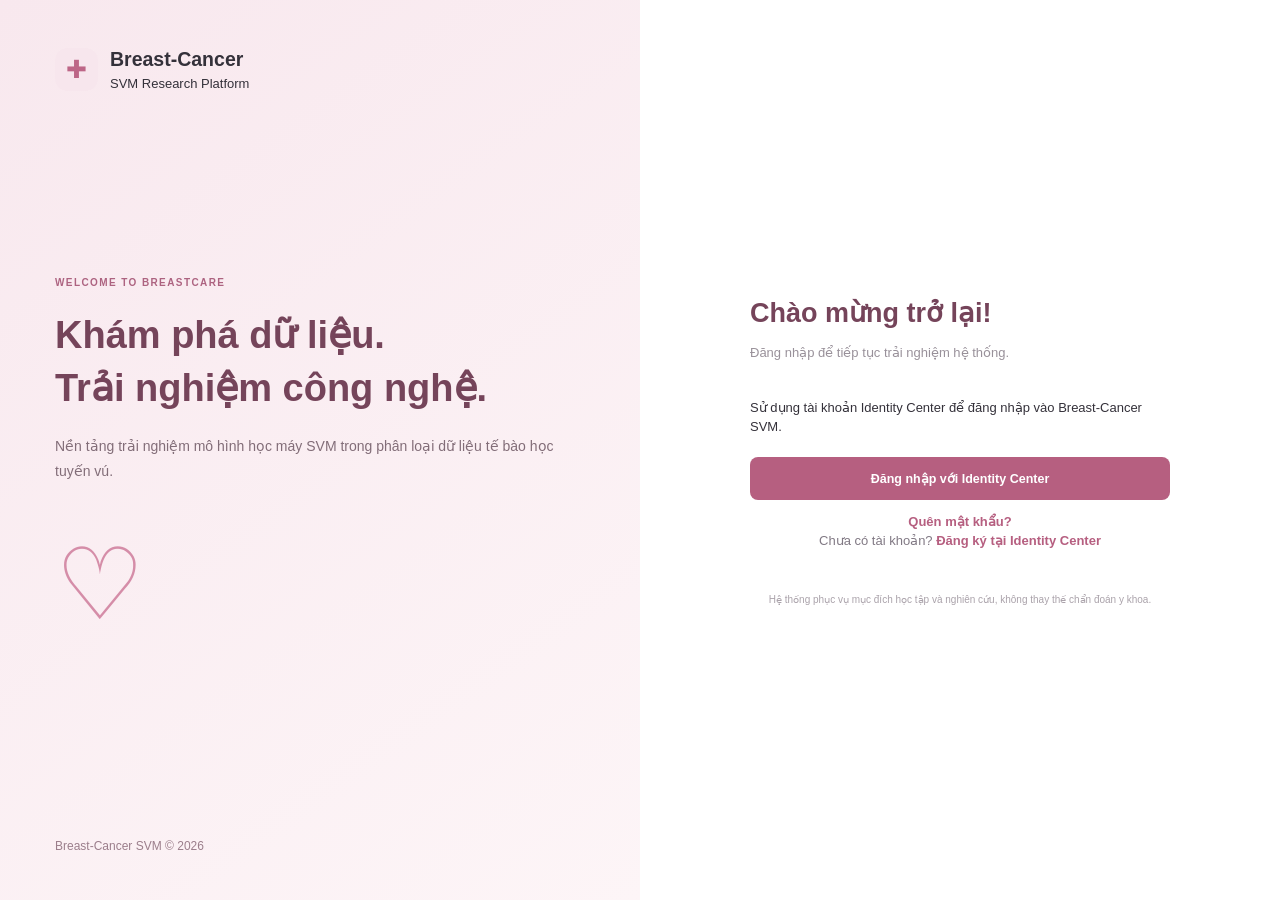
==== frontend/admin.html @ e078cafe "Update" ====
<!doctype html><html lang="vi"><head><meta charset="utf-8"><meta name="viewport" content="width=device-width,initial-scale=1"><title>Quản trị | Breast-Cancer</title><link rel="stylesheet" href="style.css"><link rel="stylesheet" href="modern.css"><link rel="stylesheet" href="studio.css"><link rel="stylesheet" href="compact.css"><link rel="stylesheet" href="upgrade.css"></head><body><main style="max-width:1050px;margin:60px auto;padding:22px"><a href="index.html">← Về Breast-Cancer</a><section class="content-card"><h1>♛ Quản trị hệ thống</h1><p>Trang này chỉ hiển thị dữ liệu khi backend xác minh token OAuth của tài khoản quản trị.</p><p id="adminStatus">Đang xác minh quyền...</p><div id="adminContent" hidden><h3>Thông tin hệ thống</h3><div id="adminDetails"></div><h3>Hiệu năng mô hình</h3><div id="adminBenchmark"></div><p>Để thống kê tổng người dùng và số lượt dự đoán thực tế cần lưu lịch sử vào Supabase với chính sách RLS và quyền quản trị.</p></div></section></main><script src="sso-config.js"></script><script src="auth.js"></script><script src="admin.js"></script><script src="admin-stats.js"></script><script src="theme.js"></script></body></html>
---- frontend/style.css ----
/* ==============================
   1. GLOBAL
============================== */

* {
    margin: 0;
    padding: 0;
    box-sizing: border-box;
}

body {
    font-family: "Segoe UI", Arial, sans-serif;
    background: #f8f7f9;
    color: #34313a;
}

a {
    text-decoration: none;
    color: inherit;
}

.app-container {
    display: flex;
    min-height: 100vh;
}


/* ==============================
   2. SIDEBAR
============================== */

.sidebar {
    width: 255px;
    background: #ffffff;
    border-right: 1px solid #eee9ed;
    padding: 28px 18px;
    display: flex;
    flex-direction: column;
    flex-shrink: 0;
}

.brand {
    display: flex;
    align-items: center;
    gap: 12px;
    margin-bottom: 45px;
    padding-left: 5px;
}

.brand-icon {
    width: 43px;
    height: 43px;
    background: #f7e6ed;
    color: #bd6687;
    border-radius: 13px;
    display: flex;
    align-items: center;
    justify-content: center;
    font-size: 25px;
}

.brand h2 {
    font-size: 19px;
    color: #9d4e70;
}

.brand span {
    font-size: 11px;
    color: #99919a;
}

.menu-label {
    font-size: 10px;
    font-weight: 700;
    color: #aaa2aa;
    letter-spacing: 1px;
    margin: 12px 10px;
}

.sidebar-menu {
    display: flex;
    flex-direction: column;
    gap: 7px;
}

.menu-item {
    display: flex;
    align-items: center;
    gap: 13px;
    padding: 13px 14px;
    border-radius: 9px;
    font-size: 13px;
    color: #77717a;
    transition: 0.2s;
}

.menu-item span {
    font-size: 19px;
    width: 20px;
    text-align: center;
}

.menu-item:hover,
.menu-item.active {
    background: #f8eaf0;
    color: #a84f72;
}

.sidebar-bottom {
    margin-top: auto;
}

.user-profile {
    display: flex;
    align-items: center;
    gap: 11px;
    border-top: 1px solid #eee9ed;
    padding: 18px 5px 0;
    margin-top: 15px;
}

.avatar,
.top-avatar {
    width: 38px;
    height: 38px;
    background: #f3dce5;
    color: #a84f72;
    border-radius: 50%;
    display: flex;
    justify-content: center;
    align-items: center;
    font-weight: 700;
}

.user-info {
    display: flex;
    flex-direction: column;
    gap: 4px;
}

.user-info strong {
    font-size: 12px;
}

.user-info span {
    font-size: 10px;
    color: #99919a;
}


/* ==============================
   3. MAIN CONTENT
============================== */

.main-content {
    flex: 1;
    min-width: 0;
}

.topbar {
    height: 90px;
    background: #ffffff;
    border-bottom: 1px solid #eee9ed;
    display: flex;
    align-items: center;
    justify-content: space-between;
    padding: 0 40px;
}

.breadcrumb {
    font-size: 11px;
    color: #a39ba4;
}

.topbar h2 {
    font-size: 21px;
    margin-top: 5px;
}

.topbar-right {
    display: flex;
    align-items: center;
    gap: 22px;
}

.status {
    font-size: 11px;
    color: #459b75;
    background: #edf8f1;
    padding: 9px 13px;
    border-radius: 20px;
}


/* ==============================
   4. DASHBOARD
============================== */

.dashboard {
    max-width: 1500px;
    margin: auto;
    padding: 32px 40px;
}

.welcome-section {
    background: linear-gradient(110deg, #f8e8ee, #fdf5f7);
    border: 1px solid #f1dce5;
    border-radius: 16px;
    padding: 30px 35px;
    display: flex;
    align-items: center;
    justify-content: space-between;
    margin-bottom: 25px;
}

.welcome-tag {
    color: #ad6380;
    font-size: 10px;
    font-weight: 700;
    letter-spacing: 1.4px;
}

.welcome-section h1 {
    font-size: 26px;
    margin: 12px 0;
    color: #75445a;
}

.welcome-section p {
    font-size: 13px;
    color: #826d78;
    line-height: 1.7;
    max-width: 600px;
}

.welcome-icon {
    font-size: 75px;
    color: #d58da8;
    padding: 0 35px;
}


/* ==============================
   5. STATISTICS
============================== */

.stats-grid {
    display: grid;
    grid-template-columns: repeat(4, 1fr);
    gap: 17px;
    margin-bottom: 25px;
}

.stat-card {
    background: #ffffff;
    border: 1px solid #eee9ed;
    border-radius: 13px;
    padding: 20px;
    transition: 0.2s;
}

.stat-card:hover {
    transform: translateY(-3px);
    box-shadow: 0 7px 20px rgba(80, 50, 70, 0.06);
}

.stat-icon {
    width: 39px;
    height: 39px;
    border-radius: 11px;
    display: flex;
    align-items: center;
    justify-content: center;
    font-size: 20px;
    margin-bottom: 15px;
}

.pink {
    background: #fbeaf0;
    color: #bd6687;
}

.purple {
    background: #f0eafa;
    color: #9472c4;
}

.green {
    background: #eaf6ef;
    color: #59a47c;
}

.blue {
    background: #eaf1fb;
    color: #638dc7;
}

.stat-card > span {
    font-size: 12px;
    color: #817984;
}

.stat-card h2 {
    font-size: 27px;
    margin: 8px 0;
    color: #39343d;
}

.stat-card small {
    font-size: 10px;
    color: #aaa2aa;
}


/* ==============================
   6. CONTENT CARDS
============================== */

.content-grid {
    display: grid;
    grid-template-columns: 1.5fr 1fr;
    gap: 18px;
}

.content-card {
    background: #ffffff;
    border: 1px solid #eee9ed;
    border-radius: 14px;
    padding: 25px;
}

.card-heading {
    display: flex;
    justify-content: space-between;
    align-items: center;
}

.content-card h3 {
    font-size: 16px;
    margin-bottom: 9px;
}

.card-heading p {
    font-size: 12px;
    color: #99919a;
}

.card-symbol {
    width: 43px;
    height: 43px;
    background: #f9eaf0;
    color: #bd6687;
    display: flex;
    align-items: center;
    justify-content: center;
    border-radius: 12px;
    font-size: 23px;
}

.analysis-description {
    font-size: 12px;
    color: #827b85;
    line-height: 1.8;
    margin: 24px 0;
}

.primary-button {
    display: inline-flex;
    align-items: center;
    gap: 15px;
    background: #b65f80;
    color: #ffffff;
    padding: 12px 20px;
    border-radius: 8px;
    font-size: 12px;
    transition: 0.2s;
}

.primary-button:hover {
    background: #984866;
}

.model-info {
    display: flex;
    justify-content: space-between;
    gap: 12px;
    padding: 14px 0;
    border-bottom: 1px solid #f1edf0;
    font-size: 11px;
}

.model-info:last-child {
    border-bottom: none;
}

.model-info span {
    color: #99919a;
}

.model-info strong {
    text-align: right;
    color: #665b67;
}


/* ==============================
   7. NOTICE AND FOOTER
============================== */

.notice {
    display: flex;
    align-items: flex-start;
    gap: 13px;
    background: #fff9ed;
    border: 1px solid #f4e8cf;
    border-radius: 10px;
    padding: 17px 20px;
    margin-top: 23px;
    color: #92794b;
}

.notice > span {
    font-size: 20px;
}

.notice strong {
    font-size: 12px;
}

.notice p {
    font-size: 11px;
    line-height: 1.7;
    margin-top: 5px;
    color: #96866c;
}

footer {
    text-align: center;
    font-size: 10px;
    color: #aaa2aa;
    padding: 30px 0 10px;
}


/* ==============================
   8. RESPONSIVE
============================== */

@media (max-width: 1100px) {
    .stats-grid {
        grid-template-columns: repeat(2, 1fr);
    }

    .dashboard {
        padding: 25px;
    }
}

@media (max-width: 750px) {
    .sidebar {
        width: 75px;
        padding: 20px 10px;
    }

    .brand {
        justify-content: center;
    }

    .brand > div:last-child,
    .menu-label,
    .menu-item:not(.active),
    .menu-item {
        font-size: 0;
    }

    .menu-item span {
        font-size: 19px;
    }

    .user-info {
        display: none;
    }

    .content-grid {
        grid-template-columns: 1fr;
    }

    .welcome-icon {
        display: none;
    }

    .topbar {
        padding: 0 20px;
    }

    .dashboard {
        padding: 20px;
    }
}

@media (max-width: 480px) {
    .stats-grid {
        grid-template-columns: 1fr;
    }

    .status {
        display: none;
    }

    .welcome-section {
        padding: 22px;
    }

    .welcome-section h1 {
        font-size: 21px;
    }
}


/* ==============================
   AUTHENTICATION
============================== */

.auth-body {
    background: #ffffff;
    min-height: 100vh;
}

.auth-container {
    display: grid;
    grid-template-columns: 1fr 1fr;
    min-height: 100vh;
}

.auth-left {
    background: linear-gradient(145deg, #f8e8ee, #fdf5f7);
    padding: 45px 55px;
    display: flex;
    flex-direction: column;
    justify-content: space-between;
}

.auth-brand {
    display: flex;
    align-items: center;
    gap: 12px;
}

.auth-intro {
    max-width: 500px;
    position: relative;
}

.auth-intro h1 {
    color: #75445a;
    font-size: 38px;
    line-height: 1.4;
    margin: 18px 0;
}

.auth-intro p {
    color: #826d78;
    font-size: 14px;
    line-height: 1.8;
}

.auth-decoration {
    font-size: 100px;
    color: #d58da8;
    margin-top: 25px;
}

.auth-footer {
    color: #9b7e8b;
    font-size: 12px;
}

.auth-right {
    display: flex;
    justify-content: center;
    align-items: center;
    padding: 40px;
}

.auth-form {
    width: 100%;
    max-width: 420px;
}

.auth-heading {
    margin-bottom: 35px;
}

.auth-heading h1 {
    font-size: 27px;
    color: #75445a;
    margin-bottom: 10px;
}

.auth-heading p {
    color: #99919a;
    font-size: 13px;
}

.auth-form form > label {
    display: block;
    font-size: 13px;
    font-weight: 600;
    margin: 20px 0 9px;
}

.auth-form input[type="email"],
.auth-form input[type="password"],
.password-wrapper input {
    width: 100%;
    padding: 14px;
    border: 1px solid #e6dce1;
    border-radius: 8px;
    outline: none;
    font-size: 13px;
}

.auth-form input:focus {
    border-color: #bd6687;
}

.password-wrapper {
    position: relative;
}

.password-wrapper input {
    padding-right: 65px;
}

.password-wrapper button {
    position: absolute;
    right: 12px;
    top: 50%;
    transform: translateY(-50%);
    border: none;
    background: transparent;
    color: #ad6380;
    cursor: pointer;
}

.auth-options {
    display: flex;
    justify-content: space-between;
    align-items: center;
    gap: 10px;
    margin: 18px 0 25px;
    font-size: 11px;
}

.remember {
    display: flex;
    align-items: center;
    gap: 6px;
    color: #77717a;
}

.auth-options a,
.register-link a {
    color: #b65f80;
    font-weight: 600;
}

.auth-button {
    width: 100%;
    padding: 14px;
    border: none;
    border-radius: 8px;
    background: #b65f80;
    color: white;
    font-size: 14px;
    font-weight: 600;
    cursor: pointer;
}

.auth-button:hover {
    background: #984866;
}

.auth-message {
    font-size: 12px;
    margin-top: 12px;
}

.auth-divider {
    display: flex;
    align-items: center;
    gap: 15px;
    margin: 30px 0;
    color: #aaa2aa;
    font-size: 10px;
}

.auth-divider::before,
.auth-divider::after {
    content: "";
    flex: 1;
    height: 1px;
    background: #eee9ed;
}

.register-link {
    text-align: center;
    font-size: 13px;
    color: #817984;
}

.auth-warning {
    text-align: center;
    font-size: 10px;
    color: #aaa2aa;
    line-height: 1.7;
    margin-top: 40px;
}

@media (max-width: 750px) {
    .auth-container {
        grid-template-columns: 1fr;
    }

    .auth-left {
        display: none;
    }

    .auth-right {
        padding: 25px;
    }
}

/* REGISTER PAGE */

.terms {
    margin: 22px 0;
    line-height: 1.6;
    font-size: 12px;
}

.terms input {
    accent-color: #b65f80;
}

#registerForm > input {
    margin-bottom: 2px;
}

#registerForm > label:not(.remember) {
    margin-top: 16px;
}


/* ==============================
   9. BREAST CANCER ANALYSIS
============================== */

/* Feature sections */

.feature-section {
    margin-top: 22px;
}

.feature-grid {
    display: grid;
    grid-template-columns: repeat(2, minmax(0, 1fr));
    gap: 16px 22px;
    margin-top: 25px;
}

.feature-group {
    display: flex;
    flex-direction: column;
    gap: 8px;
}

.feature-group label {
    font-size: 12px;
    font-weight: 600;
    color: #665b67;
}

.feature-group input {
    width: 100%;
    padding: 12px 14px;
    border: 1px solid #e6dce1;
    border-radius: 8px;
    background: #fdfcfd;
    color: #34313a;
    font-size: 13px;
    outline: none;
    transition: 0.2s;
}

.feature-group input:focus {
    border-color: #bd6687;
    box-shadow: 0 0 0 3px rgba(189, 102, 135, 0.10);
}

.feature-group input::placeholder {
    color: #b7afb7;
}

/* Analysis buttons */

.analysis-actions {
    display: flex;
    gap: 12px;
    margin: 25px 0;
}

.analysis-actions button {
    border: none;
    cursor: pointer;
    font-family: inherit;
    font-size: 13px;
    font-weight: 600;
}

.analysis-actions .primary-button {
    padding: 13px 25px;
}

.analysis-actions .primary-button:disabled {
    opacity: 0.6;
    cursor: not-allowed;
}

.secondary-button {
    padding: 13px 22px;
    border: 1px solid #ead9e1 !important;
    border-radius: 8px;
    background: #ffffff;
    color: #a84f72;
    transition: 0.2s;
}

.secondary-button:hover {
    background: #fdf2f6;
}

/* Prediction result */

.result-card {
    margin-top: 22px;
}

.result-card h3 {
    font-size: 17px;
    margin-bottom: 20px;
}

.empty-result {
    padding: 22px;
    background: #faf8fa;
    border: 1px dashed #e6dce1;
    border-radius: 9px;
    text-align: center;
    color: #99919a;
    font-size: 12px;
    line-height: 1.7;
}

.result-success {
    padding: 22px;
    background: #fdf7fa;
    border: 1px solid #f1dce5;
    border-radius: 12px;
}

.result-success h3 {
    color: #9d4e70;
    text-transform: capitalize;
    margin-bottom: 20px;
}

.result-info {
    display: grid;
    grid-template-columns: repeat(2, 1fr);
    gap: 14px;
}

.result-item {
    display: flex;
    flex-direction: column;
    gap: 8px;
    padding: 15px;
    background: #ffffff;
    border: 1px solid #eee9ed;
    border-radius: 9px;
    font-size: 15px;
    color: #75445a;
    font-weight: 600;
}

.result-item strong {
    font-size: 11px;
    color: #99919a;
    font-weight: 500;
}

.result-success .warning {
    margin-top: 18px;
    padding: 14px;
    background: #fff9ed;
    border: 1px solid #f4e8cf;
    border-radius: 8px;
    color: #92794b;
    font-size: 12px;
    line-height: 1.7;
}

/* Responsive analysis page */

@media (max-width: 750px) {
    .feature-grid {
        grid-template-columns: 1fr;
    }

    .result-info {
        grid-template-columns: 1fr;
    }

    .analysis-actions {
        flex-direction: column;
    }

    .analysis-actions button {
        width: 100%;
    }
}


/* =====================================
   10. HISTORY PAGE
===================================== */

/* History card */
.history-card {
    margin-top: 22px;
}

.history-card .card-heading {
    align-items: center;
}

/* History toolbar */
.history-toolbar {
    display: flex;
    gap: 12px;
    margin: 24px 0;
}

.history-toolbar input,
.history-toolbar select {
    padding: 12px 14px;
    border: 1px solid #e6dce1;
    border-radius: 8px;
    background: #fff;
    color: #34313a;
    font-family: inherit;
    font-size: 13px;
    outline: none;
}

.history-toolbar input {
    flex: 1;
    min-width: 0;
}

.history-toolbar select {
    min-width: 180px;
}

.history-toolbar input:focus,
.history-toolbar select:focus {
    border-color: #bd6687;
    box-shadow: 0 0 0 3px rgba(189, 102, 135, 0.10);
}

/* Table wrapper */
.history-table-wrapper {
    width: 100%;
    overflow-x: auto;
}

/* History table */
.history-table {
    width: 100%;
    border-collapse: collapse;
    min-width: 850px;
    font-size: 12px;
}

.history-table th {
    padding: 15px 12px;
    text-align: left;
    background: #fcf5f8;
    color: #8e536d;
    font-weight: 600;
    border-bottom: 1px solid #f0e4ea;
    white-space: nowrap;
}

.history-table td {
    padding: 16px 12px;
    color: #665b67;
    border-bottom: 1px solid #f1ebef;
    white-space: nowrap;
}

.history-table tbody tr:hover {
    background: #fdf9fb;
}

.history-empty {
    text-align: center !important;
    padding: 35px !important;
    color: #a49aa3 !important;
}

/* Result badges */
.history-badge {
    display: inline-block;
    padding: 6px 11px;
    border-radius: 20px;
    font-size: 11px;
    font-weight: 600;
}

.history-badge.malignant {
    background: #fce9ed;
    color: #b34d68;
}

.history-badge.benign {
    background: #e8f6ef;
    color: #389b70;
}

/* Table action buttons */
.history-action-button,
.history-delete-button {
    padding: 7px 11px;
    margin-right: 5px;
    border: none;
    border-radius: 6px;
    cursor: pointer;
    font-family: inherit;
    font-size: 11px;
    font-weight: 600;
    transition: 0.2s;
}

.history-action-button {
    background: #f8eaf0;
    color: #ae5678;
}

.history-action-button:hover {
    background: #f2dce6;
}

.history-delete-button {
    background: #fff0f0;
    color: #c45d68;
}

.history-delete-button:hover {
    background: #fbe0e0;
}

/* History footer */
.history-footer {
    display: flex;
    justify-content: flex-end;
    margin-top: 18px;
    color: #9b919b;
    font-size: 12px;
}

/* Detail section */
.history-detail-card {
    margin-top: 22px;
}

.detail-feature-title {
    margin: 28px 0 15px;
    font-size: 16px;
    color: #75445a;
}

.history-detail-card .feature-grid {
    margin-top: 15px;
}

/* Responsive */
@media (max-width: 750px) {

    .history-toolbar {
        flex-direction: column;
    }

    .history-toolbar select {
        width: 100%;
    }

    .history-card .card-heading {
        align-items: flex-start;
        flex-direction: column;
        gap: 15px;
    }

    .history-card .card-heading button {
        width: 100%;
    }

    .history-footer {
        justify-content: flex-start;
    }

}

/* ==============================
   15. PERSONAL STATISTICS
============================== */

.statistics-section {
    margin-bottom: 20px;
}

.statistics-chart {
    margin-top: 28px;
    display: flex;
    flex-direction: column;
    gap: 24px;
}

.chart-row {
    width: 100%;
}

.chart-label {
    display: flex;
    justify-content: space-between;
    margin-bottom: 10px;
    font-size: 13px;
    color: #77717a;
}

.chart-label strong {
    color: #39343d;
}

.chart-track {
    width: 100%;
    height: 13px;
    background: #f1edf0;
    border-radius: 20px;
    overflow: hidden;
}

.chart-fill {
    height: 100%;
    width: 0;
    border-radius: 20px;
    transition: width 0.6s ease;
}

.malignant-fill {
    background: #d87591;
}

.benign-fill {
    background: #68b58b;
}

.statistics-details {
    display: grid;
    grid-template-columns: repeat(3, 1fr);
    gap: 20px;
    margin-top: 25px;
}

.statistics-details > div {
    display: flex;
    flex-direction: column;
    gap: 10px;
    padding: 16px;
    background: #faf8fa;
    border-radius: 10px;
}

.statistics-details span {
    font-size: 12px;
    color: #88808a;
}

.statistics-details strong {
    font-size: 14px;
    color: #39343d;
    overflow-wrap: anywhere;
}

.statistics-note {
    margin-top: 18px;
    padding: 15px 18px;
    background: #f8eaf0;
    border-radius: 10px;
    color: #826d78;
    font-size: 12px;
    line-height: 1.7;
}

@media (max-width: 900px) {
    .statistics-details {
        grid-template-columns: 1fr;
    }

    .stats-grid {
        grid-template-columns: repeat(2, 1fr);
    }
}

@media (max-width: 500px) {
    .stats-grid {
        grid-template-columns: 1fr;
    }
}
---- frontend/modern.css ----
@import url('https://fonts.googleapis.com/css2?family=DM+Sans:wght@400;500;600;700;800&display=swap');:root{--brand:#0e7490;--ink:#122b40;--line:#e0eaf0;--canvas:#f4f8fb}*{box-sizing:border-box}body{font-family:'DM Sans',Arial,sans-serif!important;color:var(--ink)!important;background:var(--canvas)!important}.sidebar{background:#102d43!important;color:#d8eaf3!important;border:0!important}.sidebar .brand h2{color:#fff!important}.sidebar .brand span,.sidebar .menu-label{color:#96b9c9!important}.brand-icon{background:#13a9b8!important;color:#fff!important}.sidebar-menu .menu-item,.sidebar-bottom .menu-item{color:#cfe2ec!important;border-radius:12px!important}.sidebar-menu .menu-item:hover,.sidebar-menu .menu-item.active{background:#1b4a61!important;color:#fff!important}.sidebar-bottom{border-top:1px solid #315266!important}.sidebar-bottom .user-profile{background:#1b4056!important;border:0!important}.sidebar-bottom .user-info strong{color:white!important}.sidebar-bottom .user-info span{color:#a8c9d7!important}.sidebar-logout{width:100%;margin-top:10px;padding:12px;border:1px solid #527287;border-radius:10px;background:transparent;color:white;cursor:pointer}.main-content{background:var(--canvas)!important}.topbar{background:#fff!important;border-bottom:1px solid var(--line)!important}.topbar h2{color:#16374b!important}.dashboard{max-width:1500px}.welcome-section,.hero-new{background:linear-gradient(110deg,#103e56,#126f7c)!important;color:white!important;border:0!important;border-radius:20px!important;box-shadow:0 16px 36px #123b5015}.welcome-section h1,.welcome-section p,.welcome-tag,.hero-new h1,.hero-new p{color:white!important}.welcome-icon{color:#a2ece4!important}.hero-new{padding:40px 44px;margin-bottom:26px}.hero-new h1{font-size:clamp(25px,3vw,38px);margin:12px 0}.hero-new p{max-width:720px;line-height:1.75}.eyebrow{font-size:12px;letter-spacing:2px;font-weight:800;color:#56d7c8}.stat-card,.content-card,.notice,.author-card{background:#fff!important;border:1px solid var(--line)!important;border-radius:18px!important;box-shadow:0 8px 24px #173f5408!important}.stat-card h2{color:#103d53!important}.stat-icon.pink,.stat-icon.purple,.stat-icon.green,.stat-icon.blue{background:#e4f4f5!important;color:#0b7e8c!important}.primary-button,#predictButton{background:#087b88!important;color:white!important;border:0!important;border-radius:10px!important}.primary-button:hover,#predictButton:hover{background:#09606a!important}.notice{background:#edf8f9!important}.status{background:#e5f7f1!important;color:#176956!important}.author-card{display:flex;align-items:center;gap:35px;padding:30px;margin-bottom:24px}.author-photo{width:240px;height:290px;object-fit:cover;object-position:center 24%;border-radius:16px}.author-card h2{font-size:32px;margin:12px 0}.pill-line{display:flex;gap:9px;flex-wrap:wrap;margin-top:20px}.pill-line span{background:#eaf6f7;color:#116477;padding:8px 12px;border-radius:30px;font-size:12px;font-weight:700}.guide-list{line-height:2.3}.profile-panel{display:flex;align-items:center;gap:30px;padding:35px}.profile-monogram{display:grid;place-items:center;width:100px;height:100px;border-radius:24px;background:#d9f2f0;color:#12616c;font-size:40px;font-weight:800}.muted{color:#778b98}.batch-panel{padding:28px}.batch-actions{display:flex;gap:12px;align-items:stretch;flex-wrap:wrap}.upload-zone{display:flex;flex-direction:column;justify-content:center;align-items:center;min-width:260px;flex:1;padding:35px;border:2px dashed #8abfc9;border-radius:14px;cursor:pointer;background:#f4fbfc;gap:10px}.upload-zone span{font-size:40px;color:#0e8391}.upload-zone small{color:#668494}.secondary-button{background:#fff;border:1px solid #cbdde5;border-radius:10px;padding:14px 18px;cursor:pointer;color:#185069;font-weight:700}.batch-actions .primary-button{padding:14px 18px;cursor:pointer}.batch-actions button:disabled{opacity:.45;cursor:not-allowed}.table-scroll{overflow:auto;max-height:520px}.batch-table{width:100%;border-collapse:collapse;margin-top:20px}.batch-table th,.batch-table td{padding:13px;text-align:left;border-bottom:1px solid #e4edf1}.batch-table th{background:#eaf5f7}#batchMessage{margin:20px 0;color:#1c6271}@media(max-width:800px){.author-card,.profile-panel{flex-direction:column;align-items:flex-start}.author-photo{width:100%;max-width:300px}.hero-new{padding:26px}}
/* DA2 Enhanced Account Hub */
.account-grid{display:grid;grid-template-columns:repeat(2,minmax(0,1fr));gap:18px;margin-bottom:24px}.account-action{padding:28px!important;display:flex;flex-direction:column;align-items:flex-start;gap:10px;transition:transform .2s,box-shadow .2s}.account-action:hover{transform:translateY(-3px);box-shadow:0 14px 38px #173f541a!important}.action-symbol{font-size:28px;background:#e8f8f7;border-radius:14px;width:54px;height:54px;display:grid;place-items:center}.account-action h3{margin:4px 0;font-size:20px;color:#153c50}.account-action p{margin:0;color:#647f8e;line-height:1.65;flex:1}.action-link{display:inline-flex;gap:16px;align-items:center;justify-content:space-between;border:1px solid #c1e2e3;border-radius:10px;padding:12px 16px;background:#f1fbfa;color:#087582;font-weight:800;text-decoration:none;cursor:pointer;font:inherit}.action-link span{font-size:20px}.account-metric{display:flex;align-items:baseline;gap:10px}.account-metric strong{font-size:32px;color:#0b7280}.account-metric span{color:#667e8b;font-size:13px}@media(max-width:780px){.account-grid{grid-template-columns:1fr}}

/* BreastCare 2026 • enhanced analytics workspace */
.insight-strip{position:relative;overflow:hidden;margin-bottom:22px;padding:32px 38px;border-radius:22px;background:linear-gradient(110deg,#eaf6f5,#f1f8fe 65%,#e9f2fc);border:1px solid #d4e8ed}.insight-strip:after{content:'✧';position:absolute;right:35px;top:-34px;font-size:190px;line-height:1;color:#b6dce2;opacity:.42;pointer-events:none}.insight-kicker{display:block;font-size:11px;font-weight:800;letter-spacing:2px;color:#0b8390}.insight-strip h2{margin:10px 0;font-size:clamp(22px,2.5vw,30px);color:#143b4b}.insight-strip p{color:#537587;max-width:650px;line-height:1.65}.insight-actions{display:flex;flex-wrap:wrap;gap:10px;margin-top:18px;position:relative;z-index:1}.insight-actions a{padding:12px 16px;background:white;border:1px solid #c9e0e7;border-radius:12px;color:#0a6375;text-decoration:none;font-weight:800;box-shadow:0 5px 14px #163e5110}.insight-actions a:first-child{background:#087b88;color:white}.insight-actions a:hover{transform:translateY(-2px);box-shadow:0 8px 20px #163e5120}.distribution-card{margin-bottom:24px;padding:25px 30px;background:white;border:1px solid #e0eaf0;border-radius:20px;box-shadow:0 8px 24px #173f5408}.distribution-card h3{margin:9px 0 5px;color:#123b4d}.distribution-card p{margin:0 0 20px;color:#718a98}.distribution-track{display:flex;overflow:hidden;height:15px;border-radius:999px;background:#e8f0f4}.distribution-malignant{background:linear-gradient(90deg,#e48b89,#c75d72);transition:width .3s}.distribution-benign{background:linear-gradient(90deg,#45c4b0,#159e9b);transition:width .3s}.distribution-legend{display:flex;justify-content:space-between;gap:15px;margin-top:12px;color:#526d7a;font-size:13px}.distribution-legend span:first-child{color:#bd6070}.distribution-legend span:last-child{color:#148c8a}.auth-sso-note{font-size:12px;text-align:center;color:#728a99;margin:20px 0}@media(max-width:700px){.insight-strip{padding:24px}.insight-actions a{width:100%;text-align:center}.distribution-card{padding:20px}}
---- frontend/studio.css ----
/* BREASTCARE STUDIO 2.0 — independent visual system */
@import url('https://fonts.googleapis.com/css2?family=Manrope:wght@400;500;600;700;800&display=swap');
:root{--brand:#5256d9;--ink:#1e2442;--canvas:#f6f7fc;--line:#e6e8f3}
body{font-family:Manrope,Arial,sans-serif!important;background:#f6f7fc!important;color:#1e2442!important}
.sidebar{background:#171b36!important;color:#e8e9ff!important;border-right:1px solid #303657!important}
.sidebar .brand h2{color:#fff!important;letter-spacing:-.6px}.sidebar .brand span,.sidebar .menu-label{color:#a7abd0!important}
.brand-icon{background:linear-gradient(135deg,#9a83ff,#5a62ee)!important;box-shadow:0 10px 24px #7774ed40!important}
.sidebar-menu .menu-item{color:#c5c8e7!important;border-radius:13px!important;transition:all .2s!important}
.sidebar-menu .menu-item.active,.sidebar-menu .menu-item:hover{background:#343967!important;color:#fff!important;box-shadow:inset 3px 0 #b0a4ff!important}
.sidebar-bottom{border-color:#3b4065!important}.sidebar-bottom .user-profile{background:#272d51!important}.sidebar-bottom .user-info strong{color:white!important}
.main-content{background:#f6f7fc!important}.topbar{background:#fff!important;border-bottom:1px solid #e6e8f3!important}.topbar h2{color:#1c2347!important}
.dashboard{max-width:1520px}.welcome-section,.hero-new{background:linear-gradient(118deg,#30367c 0%,#5d59bb 52%,#a16bca 100%)!important;border-radius:26px!important;box-shadow:0 22px 45px #48428e24!important}
.welcome-section h1,.welcome-section p,.hero-new h1,.hero-new p{color:white!important}.welcome-icon{color:#e9d6ff!important}
.insight-strip{background:linear-gradient(110deg,#ffffff,#f0efff 65%,#e9e8ff)!important;border:1px solid #e4e1fc!important;border-radius:24px!important;padding:36px 40px!important}
.insight-strip:after{content:'✦'!important;color:#b2a6f8!important;top:-28px!important}.insight-kicker,.eyebrow{color:#6159ce!important}.insight-strip h2{color:#252957!important;font-size:clamp(27px,3vw,40px)!important;letter-spacing:-1px}.insight-strip p{color:#687091!important}
.insight-actions a{border:1px solid #dedcf9!important;color:#494bb1!important;border-radius:12px!important}.insight-actions a:first-child,.primary-button,#predictButton{background:#5958d9!important;color:white!important;border:0!important}
.insight-actions a:hover,.primary-button:hover{background:#4644bd!important;color:#fff!important}
.stat-card,.content-card,.distribution-card,.author-card{border:1px solid #e6e8f3!important;border-radius:22px!important;box-shadow:0 10px 28px #252b5a0a!important}
.stat-card{position:relative;overflow:hidden}.stat-card:after{content:'';position:absolute;right:-26px;top:-28px;width:100px;height:100px;background:#f2f0ff;border-radius:50%;z-index:0}.stat-card>*{position:relative;z-index:1}.stat-card h2{color:#30347d!important;font-size:34px!important}
.stat-icon.pink,.stat-icon.purple,.stat-icon.green,.stat-icon.blue{background:#efedff!important;color:#6158d6!important}.status{background:#eaf9f2!important;color:#19795a!important}
.distribution-track{height:18px!important;background:#ececfa!important}.distribution-malignant{background:linear-gradient(90deg,#f3a2a2,#dc678c)!important}.distribution-benign{background:linear-gradient(90deg,#92c6f6,#6765db)!important}
.distribution-legend span:last-child{color:#5957ca!important}.secondary-button,.action-link{border:1px solid #d8d7f1!important;color:#4948a5!important;background:#f8f7ff!important}
.upload-zone{background:#f8f7ff!important;border:2px dashed #aaa4eb!important}.upload-zone span{color:#5b56d5!important}.notice{background:#f1f2ff!important}.batch-table th{background:#f1f0ff!important}
.profile-monogram{background:#eceaff!important;color:#5350ba!important}.pill-line span{background:#f0eeff!important;color:#504bb5!important}
.feature-section input:focus,input:focus,select:focus{outline:2px solid #8980e5!important;outline-offset:1px}
.studio-section{background:#fff;border:1px solid #e6e8f3;border-radius:22px;padding:28px;margin-bottom:24px;box-shadow:0 10px 28px #252b5a0a}
.studio-section h3{font-size:20px;color:#272a61;margin:0 0 8px}.studio-section>p{color:#717a99;margin:0 0 22px}
.studio-actions{display:grid;grid-template-columns:repeat(3,minmax(0,1fr));gap:15px}.studio-tile{display:flex;flex-direction:column;gap:8px;text-decoration:none;padding:22px;border-radius:17px;border:1px solid #e3e2f6;background:linear-gradient(135deg,#fbfaff,#f3f2ff);transition:transform .2s,box-shadow .2s}.studio-tile:hover{transform:translateY(-4px);box-shadow:0 15px 25px #5d55b41c}.studio-tile b{color:#35348d;font-size:17px}.studio-tile small{color:#687093;line-height:1.6}.studio-tile .tile-icon{font-size:29px}
.sample-picker{display:flex;flex-wrap:wrap;align-items:center;gap:12px;margin:0 0 18px;padding:18px;border-radius:16px;background:#f3f1ff;border:1px solid #e3dffc}.sample-picker label{font-weight:800;color:#393477}.sample-picker select{min-width:230px;padding:12px;border:1px solid #d4d0f2;border-radius:10px;background:white;color:#28254e}.sample-picker button{padding:12px 18px;background:#5958d9;color:#fff;border:0;border-radius:10px;cursor:pointer;font-weight:800}
.batch-guide{display:flex;flex-wrap:wrap;gap:12px;margin-bottom:18px}.batch-guide span{background:#f2f0ff;color:#4c479f;padding:9px 13px;border-radius:999px;font-weight:700;font-size:12px}
@media(max-width:900px){.studio-actions{grid-template-columns:1fr}.insight-strip{padding:26px!important}}
---- frontend/compact.css ----
/* Breast-Cancer compact UI: overrides after studio.css */
html{font-size:14px}body{font-size:13px!important;line-height:1.5!important}
.sidebar .brand h2{font-size:18px!important}.sidebar .brand span{font-size:11px!important}
.sidebar-menu .menu-item{font-size:12.5px!important;padding-top:11px!important;padding-bottom:11px!important}
.menu-label,.breadcrumb,.eyebrow,.insight-kicker{font-size:10px!important;letter-spacing:.08em!important}
.topbar{padding-top:16px!important;padding-bottom:16px!important}.topbar h2{font-size:19px!important}
.dashboard{padding-top:20px!important}.dashboard h1{font-size:clamp(22px,2.5vw,30px)!important;line-height:1.23!important;letter-spacing:-.5px!important}
.dashboard h2,.insight-strip h2{font-size:clamp(19px,2vw,25px)!important;line-height:1.3!important}
.dashboard h3{font-size:16px!important}.dashboard p,.dashboard small,.dashboard span{font-size:12.5px}
.hero-new,.welcome-section{padding:25px 32px!important;border-radius:18px!important;min-height:0!important}
.hero-new h1,.welcome-section h1{margin:10px 0!important}.hero-new p,.welcome-section p{font-size:13px!important}
.insight-strip{padding:24px 28px!important;border-radius:18px!important}.insight-strip h2{font-size:27px!important}
.insight-actions a,.primary-button,.secondary-button,.action-link,button{font-size:12.5px!important}
.stat-card{padding:18px!important}.stat-card h2{font-size:25px!important}.stat-card span,.stat-card small{font-size:11px!important}
.content-card,.distribution-card,.studio-section{padding:20px!important;border-radius:17px!important}
.profile-monogram{overflow:hidden}.profile-monogram img,.avatar img,.top-avatar img{width:100%;height:100%;object-fit:cover;border-radius:inherit}
.bc-avatar-actions{display:flex;gap:10px;flex-wrap:wrap;margin:12px 0}.bc-avatar-actions input{max-width:220px;font-size:12px}
.bc-inline-message{font-size:12px;color:#5256d9;margin:8px 0}.bc-metric-grid{display:grid;grid-template-columns:repeat(auto-fit,minmax(155px,1fr));gap:12px;margin:14px 0}
.bc-metric{background:#f6f5ff;border:1px solid #e4e2fa;padding:15px;border-radius:13px}.bc-metric strong{display:block;font-size:20px;color:#383e98}.bc-metric span{font-size:11px;color:#67708e}
.bc-compare-table{width:100%;border-collapse:collapse;margin-top:15px;font-size:12px}.bc-compare-table th,.bc-compare-table td{padding:11px;border-bottom:1px solid #e5e7f2;text-align:left}.bc-compare-table th{background:#f0efff}
.bc-bar{height:8px;background:#eae8fa;border-radius:8px;overflow:hidden}.bc-bar i{display:block;height:100%;background:#6460d9}
@media(max-width:760px){.hero-new,.welcome-section,.insight-strip{padding:20px!important}.dashboard h1{font-size:22px!important}}

/* DA2 compact controls */
.feature-section{padding:16px 20px!important;margin-bottom:12px!important}
.feature-section .card-heading{margin-bottom:10px!important}
.feature-section .feature-grid{gap:10px 14px!important}
.feature-section input{padding:8px 10px!important;min-height:34px!important}
.feature-section label{font-size:12px!important}
.bc-feature-fold .card-heading{cursor:pointer}
.bc-feature-fold.bc-collapsed .feature-grid{display:none!important}
.bc-feature-fold .card-heading h3::after{content:'  ▾';font-size:12px;color:#625bd7}
.bc-feature-fold.bc-collapsed .card-heading h3::after{content:'  ▸'}
.bc-batch-toolbar{display:flex;align-items:center;gap:12px;flex-wrap:wrap;margin:14px 0}
.bc-batch-toolbar select{padding:9px 12px;border:1px solid #ccc;border-radius:9px;background:var(--card-bg,#fff);color:inherit}
.bc-compact-matrix{display:grid;grid-template-columns:repeat(4,minmax(0,1fr));gap:12px}
@media(max-width:1100px){.bc-compact-matrix{grid-template-columns:repeat(2,minmax(0,1fr))}}
@media(max-width:650px){.bc-compact-matrix{grid-template-columns:1fr}}
.bc-compact-matrix .bc-matrix-card{padding:12px!important;min-width:0}
.bc-compact-matrix .bc-matrix-card *{font-size:12px}

#benchmarkConfusion{display:grid!important;grid-template-columns:repeat(4,minmax(0,1fr));gap:10px!important}
#benchmarkConfusion .matrix-panel{min-width:0!important;padding:10px!important;margin:0!important}
#benchmarkConfusion .matrix-grid{gap:5px!important}
#benchmarkConfusion .matrix-cell{min-width:0!important;padding:8px 3px!important}
#benchmarkConfusion .matrix-cell strong{font-size:19px!important}
#benchmarkConfusion .matrix-cell small{font-size:9px!important}
@media(max-width:1100px){#benchmarkConfusion{grid-template-columns:repeat(2,minmax(0,1fr))}}
@media(max-width:620px){#benchmarkConfusion{grid-template-columns:1fr}}
---- frontend/upgrade.css ----
/* Breast-Cancer DA2 — thiết kế gọn, sáng/tối */
:root{--bc-surface:#fff;--bc-ink:#1b2340;--bc-muted:#68718c;--bc-edge:#e1e5f5;--bc-background:#f4f5fc}
html[data-theme=dark]{--bc-surface:#24283b;--bc-ink:#f2f3ff;--bc-muted:#aeb8d3;--bc-edge:#414766;--bc-background:#141722;color-scheme:dark}
html[data-theme=dark] body,html[data-theme=dark] .dashboard,html[data-theme=dark] .main-content{background:var(--bc-background)!important;color:var(--bc-ink)!important}
html[data-theme=dark] .content-card,html[data-theme=dark] .topbar,html[data-theme=dark] .result-card,html[data-theme=dark] .batch-panel,html[data-theme=dark] .sample-picker,html[data-theme=dark] .bc-kernel-select{background:var(--bc-surface)!important;color:var(--bc-ink)!important;border-color:var(--bc-edge)!important}
html[data-theme=dark] .content-card h3,html[data-theme=dark] .topbar h2,html[data-theme=dark] .model-info strong,html[data-theme=dark] .feature-section label{color:var(--bc-ink)!important}
html[data-theme=dark] input,html[data-theme=dark] select,html[data-theme=dark] textarea{background:#30364d!important;color:#fff!important;border-color:#515b79!important}
html[data-theme=dark] .content-card p{color:var(--bc-muted)}
.bc-theme-toggle{position:fixed;bottom:18px;right:18px;z-index:1000;background:#5754ca;color:white;border:0;border-radius:24px;padding:11px 17px;box-shadow:0 5px 20px #1113;font-size:12px}
.kernel-options{display:flex;gap:14px;flex-wrap:wrap;margin-top:12px}.kernel-options label{display:flex;align-items:center;gap:7px;background:#efedff;color:#373373;padding:10px 15px;border-radius:12px;font-size:13px;font-weight:600}.kernel-options input{accent-color:#6054d8}
.bc-kernel-select{margin:18px 0}.bc-compare-table{width:100%;border-collapse:collapse;margin:16px 0;font-size:13px}.bc-compare-table th,.bc-compare-table td{padding:12px;border-bottom:1px solid var(--bc-edge);text-align:left}.bc-compare-table th{background:#eeeaff;color:#39327a}
.matrix-panel{display:inline-block;vertical-align:top;margin:12px 22px 14px 0;padding:16px;border:1px solid var(--bc-edge);border-radius:16px}.matrix-grid{display:grid;grid-template-columns:repeat(2,minmax(115px,1fr));gap:7px}.matrix-cell{border-radius:10px;padding:16px;display:flex;flex-direction:column;gap:5px;text-align:center}.matrix-cell strong{font-size:25px}.matrix-cell small{font-size:10px}.matrix-correct{background:#d7f5e9;color:#11694c}.matrix-wrong{background:#ffdfdf;color:#9a3333}
.hero-new h1,.welcome-banner h1{font-size:clamp(23px,2.4vw,31px)!important}.hero-new{padding:30px 36px!important}.hero-new p{font-size:13px!important}.feature-group label{font-size:12px!important}.content-card h3{font-size:17px!important}
@media(max-width:700px){.kernel-options{gap:7px}.matrix-grid{grid-template-columns:repeat(2,110px)}.hero-new{padding:22px!important}}
.menu-item[hidden]{display:none!important}
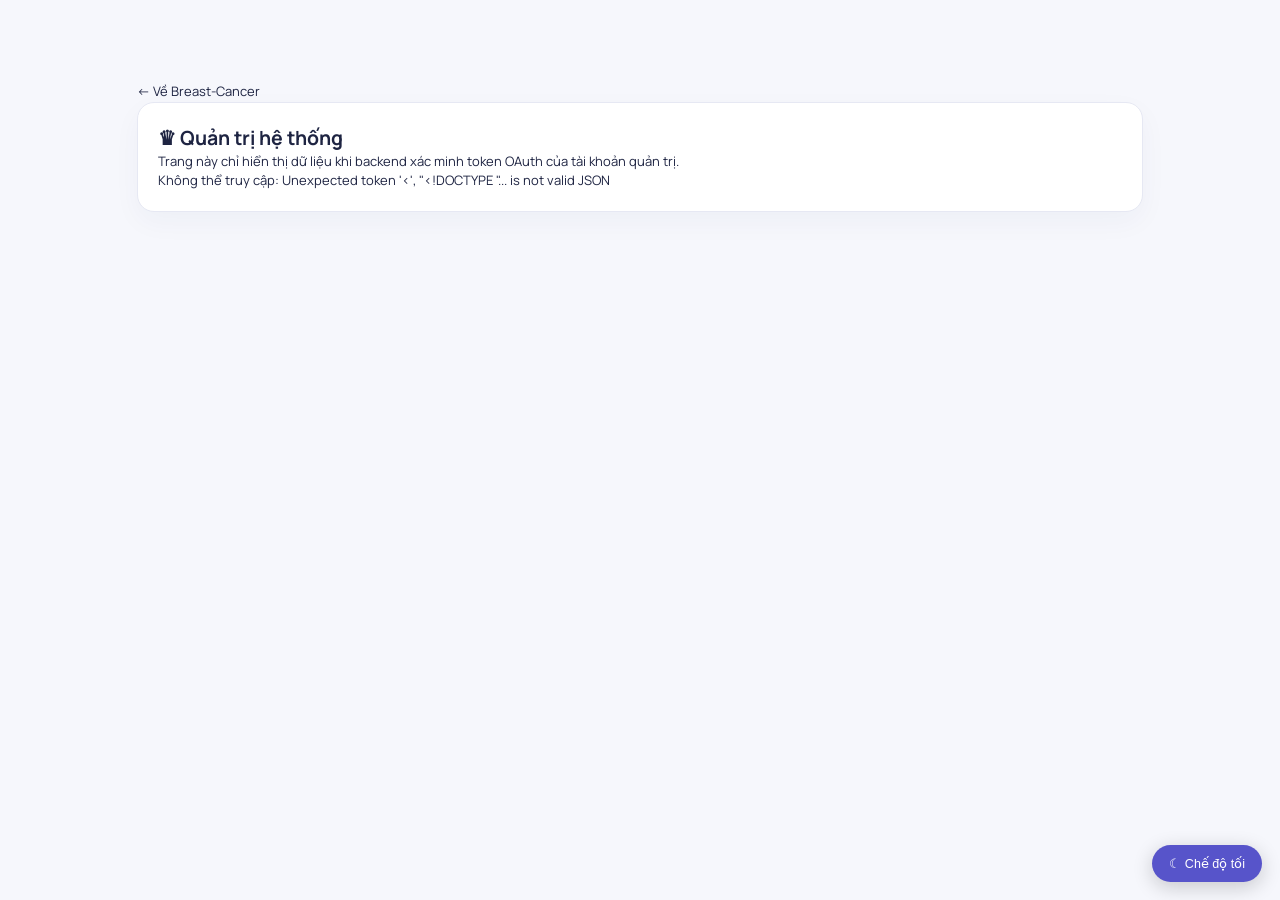
==== commit 25af87e7: "Use PostgreSQL-backed BreastCare accounts and sessions" ====
--- a/frontend/admin.html
+++ b/frontend/admin.html
@@ -1 +1 @@
-<!doctype html><html lang="vi"><head><meta charset="utf-8"><meta name="viewport" content="width=device-width,initial-scale=1"><title>Quản trị | Breast-Cancer</title><link rel="stylesheet" href="style.css"><link rel="stylesheet" href="modern.css"><link rel="stylesheet" href="studio.css"><link rel="stylesheet" href="compact.css"><link rel="stylesheet" href="upgrade.css"></head><body><main style="max-width:1050px;margin:60px auto;padding:22px"><a href="index.html">← Về Breast-Cancer</a><section class="content-card"><h1>♛ Quản trị hệ thống</h1><p>Trang này chỉ hiển thị dữ liệu khi backend xác minh token OAuth của tài khoản quản trị.</p><p id="adminStatus">Đang xác minh quyền...</p><div id="adminContent" hidden><h3>Thông tin hệ thống</h3><div id="adminDetails"></div><h3>Hiệu năng mô hình</h3><div id="adminBenchmark"></div><p>Để thống kê tổng người dùng và số lượt dự đoán thực tế cần lưu lịch sử vào Supabase với chính sách RLS và quyền quản trị.</p></div></section></main><script src="sso-config.js"></script><script src="auth.js"></script><script src="admin.js"></script><script src="admin-stats.js"></script><script src="theme.js"></script></body></html>+<!doctype html><html lang="vi"><head><meta charset="utf-8"><meta name="viewport" content="width=device-width,initial-scale=1"><title>Quản trị | Breast-Cancer</title><link rel="stylesheet" href="style.css"><link rel="stylesheet" href="modern.css"><link rel="stylesheet" href="studio.css"><link rel="stylesheet" href="compact.css"><link rel="stylesheet" href="upgrade.css"></head><body><main style="max-width:1050px;margin:60px auto;padding:22px"><a href="index.html">← Về Breast-Cancer</a><section class="content-card"><h1>♛ Quản trị hệ thống</h1><p>Trang này chỉ hiển thị dữ liệu khi backend xác minh token OAuth của tài khoản quản trị.</p><p id="adminStatus">Đang xác minh quyền...</p><div id="adminContent" hidden><h3>Thông tin hệ thống</h3><div id="adminDetails"></div><h3>Hiệu năng mô hình</h3><div id="adminBenchmark"></div><p>Để thống kê tổng người dùng và số lượt dự đoán thực tế cần lưu lịch sử vào Supabase với chính sách RLS và quyền quản trị.</p></div></section></main><script src="auth.js"></script><script src="admin.js"></script><script src="admin-stats.js"></script><script src="theme.js"></script></body></html>
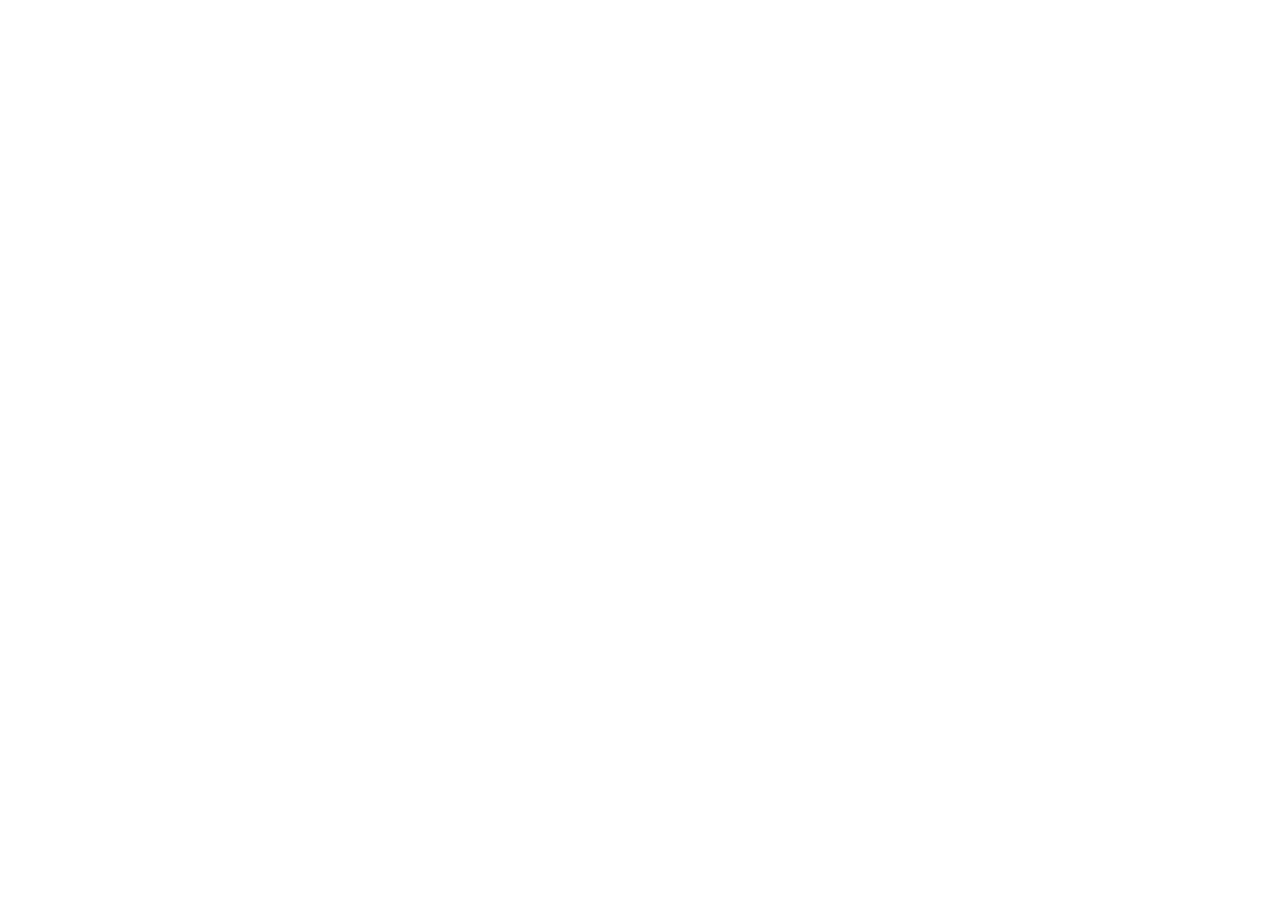
==== commit 5f1857ff: "Implement approved BreastCare workspace and admin activity" ====
--- a/frontend/admin.html
+++ b/frontend/admin.html
@@ -1 +1,163 @@
-<!doctype html><html lang="vi"><head><meta charset="utf-8"><meta name="viewport" content="width=device-width,initial-scale=1"><title>Quản trị | Breast-Cancer</title><link rel="stylesheet" href="style.css"><link rel="stylesheet" href="modern.css"><link rel="stylesheet" href="studio.css"><link rel="stylesheet" href="compact.css"><link rel="stylesheet" href="upgrade.css"></head><body><main style="max-width:1050px;margin:60px auto;padding:22px"><a href="index.html">← Về Breast-Cancer</a><section class="content-card"><h1>♛ Quản trị hệ thống</h1><p>Trang này chỉ hiển thị dữ liệu khi backend xác minh token OAuth của tài khoản quản trị.</p><p id="adminStatus">Đang xác minh quyền...</p><div id="adminContent" hidden><h3>Thông tin hệ thống</h3><div id="adminDetails"></div><h3>Hiệu năng mô hình</h3><div id="adminBenchmark"></div><p>Để thống kê tổng người dùng và số lượt dự đoán thực tế cần lưu lịch sử vào Supabase với chính sách RLS và quyền quản trị.</p></div></section></main><script src="auth.js"></script><script src="admin.js"></script><script src="admin-stats.js"></script><script src="theme.js"></script></body></html>+<!doctype html>
+<html lang="vi">
+    <head>
+        <meta charset="utf-8" />
+        <meta name="viewport" content="width=device-width, initial-scale=1" />
+        <title>Quản trị hệ thống | BreastCare SVM</title>
+        <link rel="stylesheet" href="style.css" />
+        <link rel="stylesheet" href="modern.css" />
+        <link rel="stylesheet" href="studio.css" />
+        <link rel="stylesheet" href="compact.css" />
+        <link rel="stylesheet" href="upgrade.css" />
+        <link rel="stylesheet" href="workspace-layout.css?v=workspace-1" />
+    </head>
+    <body class="workspace">
+        <div class="app-container">
+            <aside class="sidebar">
+                <div class="brand">
+                    <div class="brand-icon">✚</div>
+                    <div>
+                        <h2>Breast-Cancer</h2>
+                        <span>Medical AI · Research</span>
+                    </div>
+                </div>
+                <div class="menu-label">KHÔNG GIAN LÀM VIỆC</div>
+                <nav class="sidebar-menu">
+                    <a href="index.html" class="menu-item">◫ &nbsp; Tổng quan</a>
+                    <a href="analysis.html" class="menu-item">⌕ &nbsp; Phân tích một mẫu</a>
+                    <a href="batch.html" class="menu-item">▦ &nbsp; Phân tích file</a>
+                    <a href="history.html" class="menu-item">▤ &nbsp; Lịch sử phân tích</a>
+                    <a href="statistics.html" class="menu-item">◴ &nbsp; Thống kê cá nhân</a>
+                    <div class="menu-label">THÔNG TIN</div>
+                    <a href="compare.html" class="menu-item">▥ &nbsp; So sánh 4 kernel SVM</a>
+                    <a href="admin.html" class="menu-item" id="adminNavLink" hidden
+                        >♛ &nbsp; Quản trị hệ thống</a
+                    >
+                    <a href="model.html" class="menu-item">◇ &nbsp; Mô hình SVM</a>
+                    <a href="profile.html" class="menu-item">♙ &nbsp; Tài khoản của tôi</a>
+                    <a href="author.html" class="menu-item">✧ &nbsp; Tác giả & Hướng dẫn</a>
+                </nav>
+                <div class="sidebar-bottom">
+                    <div class="user-profile">
+                        <div class="avatar">ID</div>
+                        <div class="user-info">
+                            <strong id="ssoUserName">Người dùng</strong
+                            ><span id="ssoUserEmail">BreastCare</span>
+                        </div>
+                    </div>
+                    <button class="sidebar-logout" id="ssoLogoutBtn">Đăng xuất</button>
+                </div>
+            </aside>
+            <main class="main-content">
+                <section class="dashboard">
+                    <header class="workspace-heading">
+                        <h1>Quản trị hệ thống</h1>
+                        <p>Quản lý người dùng và theo dõi lịch sử phân tích trên toàn hệ thống.</p>
+                    </header>
+
+                    <p id="adminStatus" role="status">Đang xác minh quyền quản trị…</p>
+                    <div class="workspace-blocks" id="adminContent" hidden>
+                        <div class="workspace-admin-metrics" aria-label="Tổng quan hệ thống">
+                            <div class="content-card">
+                                <span>Người dùng</span><strong id="adminUsersTotal">—</strong>
+                            </div>
+                            <div class="content-card">
+                                <span>Phiên phân tích</span
+                                ><strong id="adminSessionsTotal">—</strong>
+                            </div>
+                            <div class="content-card">
+                                <span>Số mẫu</span><strong id="adminSamplesTotal">—</strong>
+                            </div>
+                        </div>
+                        <div class="workspace-tabs" aria-label="Mục quản trị">
+                            <button type="button" data-admin-view="users" aria-pressed="true">
+                                Người dùng
+                            </button>
+                            <button type="button" data-admin-view="activity" aria-pressed="false">
+                                Lịch sử toàn hệ thống
+                            </button>
+                        </div>
+                        <section
+                            class="content-card"
+                            id="adminUsers"
+                            aria-label="Danh sách người dùng"
+                        >
+                            <form id="adminSearchForm" class="workspace-search">
+                                <input
+                                    id="adminSearch"
+                                    type="search"
+                                    maxlength="255"
+                                    placeholder="Tìm theo tên hoặc email"
+                                    aria-label="Tìm theo tên hoặc email"
+                                />
+                                <button type="submit" class="workspace-button">Tìm kiếm</button>
+                            </form>
+                            <div class="workspace-table">
+                                <table>
+                                    <thead>
+                                        <tr>
+                                            <th>Họ tên</th>
+                                            <th>Vai trò</th>
+                                            <th>Ngày đăng ký</th>
+                                            <th>Số phiên</th>
+                                        </tr>
+                                    </thead>
+                                    <tbody id="adminUserRows"></tbody>
+                                </table>
+                            </div>
+                            <div class="workspace-pagination" id="adminUserPaging"></div>
+                        </section>
+                        <section
+                            class="content-card"
+                            id="adminHistory"
+                            aria-labelledby="adminHistoryHeading"
+                        >
+                            <h2 id="adminHistoryHeading">Hoạt động gần đây toàn hệ thống</h2>
+                            <div class="workspace-table">
+                                <table>
+                                    <thead>
+                                        <tr>
+                                            <th>Thời gian</th>
+                                            <th>Người dùng</th>
+                                            <th>Loại phân tích</th>
+                                            <th>Kernel</th>
+                                            <th>Số mẫu</th>
+                                        </tr>
+                                    </thead>
+                                    <tbody id="adminHistoryRows"></tbody>
+                                </table>
+                            </div>
+                            <div class="workspace-pagination" id="adminHistoryPaging"></div>
+                        </section>
+                        <details class="content-card">
+                            <summary>Thông tin và hiệu năng mô hình</summary>
+                            <div id="adminDetails" class="workspace-table"></div>
+                        </details>
+                    </div>
+                    <dialog
+                        class="workspace-drawer"
+                        id="adminDrawer"
+                        aria-labelledby="adminDrawerTitle"
+                    >
+                        <header class="workspace-drawer-header">
+                            <h2 id="adminDrawerTitle">Hoạt động người dùng</h2>
+                            <form method="dialog">
+                                <button class="workspace-secondary" aria-label="Đóng">×</button>
+                            </form>
+                        </header>
+                        <p class="workspace-note" id="adminDrawerSummary" role="status"></p>
+                        <ul class="workspace-activity-items" id="adminDrawerItems"></ul>
+                        <div class="workspace-pagination" id="adminDrawerPaging"></div>
+                    </dialog>
+
+                    <p id="ssoMessage" role="status"></p>
+                </section>
+            </main>
+        </div>
+        <script src="auth.js?v=workspace-1"></script>
+        <script src="user-storage.js"></script>
+        <script src="admin.js?v=workspace-1"></script>
+        <script src="navigation.js?v=workspace-1"></script>
+        <script src="theme.js"></script>
+    </body>
+</html>
--- a/frontend/modern.css
+++ b/frontend/modern.css
@@ -1,6 +1,493 @@
-@import url('https://fonts.googleapis.com/css2?family=DM+Sans:wght@400;500;600;700;800&display=swap');:root{--brand:#0e7490;--ink:#122b40;--line:#e0eaf0;--canvas:#f4f8fb}*{box-sizing:border-box}body{font-family:'DM Sans',Arial,sans-serif!important;color:var(--ink)!important;background:var(--canvas)!important}.sidebar{background:#102d43!important;color:#d8eaf3!important;border:0!important}.sidebar .brand h2{color:#fff!important}.sidebar .brand span,.sidebar .menu-label{color:#96b9c9!important}.brand-icon{background:#13a9b8!important;color:#fff!important}.sidebar-menu .menu-item,.sidebar-bottom .menu-item{color:#cfe2ec!important;border-radius:12px!important}.sidebar-menu .menu-item:hover,.sidebar-menu .menu-item.active{background:#1b4a61!important;color:#fff!important}.sidebar-bottom{border-top:1px solid #315266!important}.sidebar-bottom .user-profile{background:#1b4056!important;border:0!important}.sidebar-bottom .user-info strong{color:white!important}.sidebar-bottom .user-info span{color:#a8c9d7!important}.sidebar-logout{width:100%;margin-top:10px;padding:12px;border:1px solid #527287;border-radius:10px;background:transparent;color:white;cursor:pointer}.main-content{background:var(--canvas)!important}.topbar{background:#fff!important;border-bottom:1px solid var(--line)!important}.topbar h2{color:#16374b!important}.dashboard{max-width:1500px}.welcome-section,.hero-new{background:linear-gradient(110deg,#103e56,#126f7c)!important;color:white!important;border:0!important;border-radius:20px!important;box-shadow:0 16px 36px #123b5015}.welcome-section h1,.welcome-section p,.welcome-tag,.hero-new h1,.hero-new p{color:white!important}.welcome-icon{color:#a2ece4!important}.hero-new{padding:40px 44px;margin-bottom:26px}.hero-new h1{font-size:clamp(25px,3vw,38px);margin:12px 0}.hero-new p{max-width:720px;line-height:1.75}.eyebrow{font-size:12px;letter-spacing:2px;font-weight:800;color:#56d7c8}.stat-card,.content-card,.notice,.author-card{background:#fff!important;border:1px solid var(--line)!important;border-radius:18px!important;box-shadow:0 8px 24px #173f5408!important}.stat-card h2{color:#103d53!important}.stat-icon.pink,.stat-icon.purple,.stat-icon.green,.stat-icon.blue{background:#e4f4f5!important;color:#0b7e8c!important}.primary-button,#predictButton{background:#087b88!important;color:white!important;border:0!important;border-radius:10px!important}.primary-button:hover,#predictButton:hover{background:#09606a!important}.notice{background:#edf8f9!important}.status{background:#e5f7f1!important;color:#176956!important}.author-card{display:flex;align-items:center;gap:35px;padding:30px;margin-bottom:24px}.author-photo{width:240px;height:290px;object-fit:cover;object-position:center 24%;border-radius:16px}.author-card h2{font-size:32px;margin:12px 0}.pill-line{display:flex;gap:9px;flex-wrap:wrap;margin-top:20px}.pill-line span{background:#eaf6f7;color:#116477;padding:8px 12px;border-radius:30px;font-size:12px;font-weight:700}.guide-list{line-height:2.3}.profile-panel{display:flex;align-items:center;gap:30px;padding:35px}.profile-monogram{display:grid;place-items:center;width:100px;height:100px;border-radius:24px;background:#d9f2f0;color:#12616c;font-size:40px;font-weight:800}.muted{color:#778b98}.batch-panel{padding:28px}.batch-actions{display:flex;gap:12px;align-items:stretch;flex-wrap:wrap}.upload-zone{display:flex;flex-direction:column;justify-content:center;align-items:center;min-width:260px;flex:1;padding:35px;border:2px dashed #8abfc9;border-radius:14px;cursor:pointer;background:#f4fbfc;gap:10px}.upload-zone span{font-size:40px;color:#0e8391}.upload-zone small{color:#668494}.secondary-button{background:#fff;border:1px solid #cbdde5;border-radius:10px;padding:14px 18px;cursor:pointer;color:#185069;font-weight:700}.batch-actions .primary-button{padding:14px 18px;cursor:pointer}.batch-actions button:disabled{opacity:.45;cursor:not-allowed}.table-scroll{overflow:auto;max-height:520px}.batch-table{width:100%;border-collapse:collapse;margin-top:20px}.batch-table th,.batch-table td{padding:13px;text-align:left;border-bottom:1px solid #e4edf1}.batch-table th{background:#eaf5f7}#batchMessage{margin:20px 0;color:#1c6271}@media(max-width:800px){.author-card,.profile-panel{flex-direction:column;align-items:flex-start}.author-photo{width:100%;max-width:300px}.hero-new{padding:26px}}
+@import url("https://fonts.googleapis.com/css2?family=DM+Sans:wght@400;500;600;700;800&display=swap");
+:root {
+    --brand: #0e7490;
+    --ink: #122b40;
+    --line: #e0eaf0;
+    --canvas: #f4f8fb;
+}
+* {
+    box-sizing: border-box;
+}
+body {
+    font-family: "DM Sans", Arial, sans-serif !important;
+    color: var(--ink) !important;
+    background: var(--canvas) !important;
+}
+.sidebar {
+    background: #102d43 !important;
+    color: #d8eaf3 !important;
+    border: 0 !important;
+}
+.sidebar .brand h2 {
+    color: #fff !important;
+}
+.sidebar .brand span,
+.sidebar .menu-label {
+    color: #96b9c9 !important;
+}
+.brand-icon {
+    background: #13a9b8 !important;
+    color: #fff !important;
+}
+.sidebar-menu .menu-item,
+.sidebar-bottom .menu-item {
+    color: #cfe2ec !important;
+    border-radius: 12px !important;
+}
+.sidebar-menu .menu-item:hover,
+.sidebar-menu .menu-item.active {
+    background: #1b4a61 !important;
+    color: #fff !important;
+}
+.sidebar-bottom {
+    border-top: 1px solid #315266 !important;
+}
+.sidebar-bottom .user-profile {
+    background: #1b4056 !important;
+    border: 0 !important;
+}
+.sidebar-bottom .user-info strong {
+    color: white !important;
+}
+.sidebar-bottom .user-info span {
+    color: #a8c9d7 !important;
+}
+.sidebar-logout {
+    width: 100%;
+    margin-top: 10px;
+    padding: 12px;
+    border: 1px solid #527287;
+    border-radius: 10px;
+    background: transparent;
+    color: white;
+    cursor: pointer;
+}
+.main-content {
+    background: var(--canvas) !important;
+}
+.topbar {
+    background: #fff !important;
+    border-bottom: 1px solid var(--line) !important;
+}
+.topbar h2 {
+    color: #16374b !important;
+}
+.dashboard {
+    max-width: 1500px;
+}
+.welcome-section,
+.hero-new {
+    background: linear-gradient(110deg, #103e56, #126f7c) !important;
+    color: white !important;
+    border: 0 !important;
+    border-radius: 20px !important;
+    box-shadow: 0 16px 36px #123b5015;
+}
+.welcome-section h1,
+.welcome-section p,
+.welcome-tag,
+.hero-new h1,
+.hero-new p {
+    color: white !important;
+}
+.welcome-icon {
+    color: #a2ece4 !important;
+}
+.hero-new {
+    padding: 40px 44px;
+    margin-bottom: 26px;
+}
+.hero-new h1 {
+    font-size: clamp(25px, 3vw, 38px);
+    margin: 12px 0;
+}
+.hero-new p {
+    max-width: 720px;
+    line-height: 1.75;
+}
+.eyebrow {
+    font-size: 12px;
+    letter-spacing: 2px;
+    font-weight: 800;
+    color: #56d7c8;
+}
+.stat-card,
+.content-card,
+.notice,
+.author-card {
+    background: #fff !important;
+    border: 1px solid var(--line) !important;
+    border-radius: 18px !important;
+    box-shadow: 0 8px 24px #173f5408 !important;
+}
+.stat-card h2 {
+    color: #103d53 !important;
+}
+.stat-icon.pink,
+.stat-icon.purple,
+.stat-icon.green,
+.stat-icon.blue {
+    background: #e4f4f5 !important;
+    color: #0b7e8c !important;
+}
+.primary-button,
+#predictButton {
+    background: #087b88 !important;
+    color: white !important;
+    border: 0 !important;
+    border-radius: 10px !important;
+}
+.primary-button:hover,
+#predictButton:hover {
+    background: #09606a !important;
+}
+.notice {
+    background: #edf8f9 !important;
+}
+.status {
+    background: #e5f7f1 !important;
+    color: #176956 !important;
+}
+.author-card {
+    display: flex;
+    align-items: center;
+    gap: 35px;
+    padding: 30px;
+    margin-bottom: 24px;
+}
+.author-photo {
+    width: 240px;
+    height: 290px;
+    object-fit: cover;
+    object-position: center 24%;
+    border-radius: 16px;
+}
+.author-card h2 {
+    font-size: 32px;
+    margin: 12px 0;
+}
+.pill-line {
+    display: flex;
+    gap: 9px;
+    flex-wrap: wrap;
+    margin-top: 20px;
+}
+.pill-line span {
+    background: #eaf6f7;
+    color: #116477;
+    padding: 8px 12px;
+    border-radius: 30px;
+    font-size: 12px;
+    font-weight: 700;
+}
+.guide-list {
+    line-height: 2.3;
+}
+.profile-panel {
+    display: flex;
+    align-items: center;
+    gap: 30px;
+    padding: 35px;
+}
+.profile-monogram {
+    display: grid;
+    place-items: center;
+    width: 100px;
+    height: 100px;
+    border-radius: 24px;
+    background: #d9f2f0;
+    color: #12616c;
+    font-size: 40px;
+    font-weight: 800;
+}
+.muted {
+    color: #778b98;
+}
+.batch-panel {
+    padding: 28px;
+}
+.batch-actions {
+    display: flex;
+    gap: 12px;
+    align-items: stretch;
+    flex-wrap: wrap;
+}
+.upload-zone {
+    display: flex;
+    flex-direction: column;
+    justify-content: center;
+    align-items: center;
+    min-width: 260px;
+    flex: 1;
+    padding: 35px;
+    border: 2px dashed #8abfc9;
+    border-radius: 14px;
+    cursor: pointer;
+    background: #f4fbfc;
+    gap: 10px;
+}
+.upload-zone span {
+    font-size: 40px;
+    color: #0e8391;
+}
+.upload-zone small {
+    color: #668494;
+}
+.secondary-button {
+    background: #fff;
+    border: 1px solid #cbdde5;
+    border-radius: 10px;
+    padding: 14px 18px;
+    cursor: pointer;
+    color: #185069;
+    font-weight: 700;
+}
+.batch-actions .primary-button {
+    padding: 14px 18px;
+    cursor: pointer;
+}
+.batch-actions button:disabled {
+    opacity: 0.45;
+    cursor: not-allowed;
+}
+.table-scroll {
+    overflow: auto;
+    max-height: 520px;
+}
+.batch-table {
+    width: 100%;
+    border-collapse: collapse;
+    margin-top: 20px;
+}
+.batch-table th,
+.batch-table td {
+    padding: 13px;
+    text-align: left;
+    border-bottom: 1px solid #e4edf1;
+}
+.batch-table th {
+    background: #eaf5f7;
+}
+#batchMessage {
+    margin: 20px 0;
+    color: #1c6271;
+}
+@media (max-width: 800px) {
+    .author-card,
+    .profile-panel {
+        flex-direction: column;
+        align-items: flex-start;
+    }
+    .author-photo {
+        width: 100%;
+        max-width: 300px;
+    }
+    .hero-new {
+        padding: 26px;
+    }
+}
 /* DA2 Enhanced Account Hub */
-.account-grid{display:grid;grid-template-columns:repeat(2,minmax(0,1fr));gap:18px;margin-bottom:24px}.account-action{padding:28px!important;display:flex;flex-direction:column;align-items:flex-start;gap:10px;transition:transform .2s,box-shadow .2s}.account-action:hover{transform:translateY(-3px);box-shadow:0 14px 38px #173f541a!important}.action-symbol{font-size:28px;background:#e8f8f7;border-radius:14px;width:54px;height:54px;display:grid;place-items:center}.account-action h3{margin:4px 0;font-size:20px;color:#153c50}.account-action p{margin:0;color:#647f8e;line-height:1.65;flex:1}.action-link{display:inline-flex;gap:16px;align-items:center;justify-content:space-between;border:1px solid #c1e2e3;border-radius:10px;padding:12px 16px;background:#f1fbfa;color:#087582;font-weight:800;text-decoration:none;cursor:pointer;font:inherit}.action-link span{font-size:20px}.account-metric{display:flex;align-items:baseline;gap:10px}.account-metric strong{font-size:32px;color:#0b7280}.account-metric span{color:#667e8b;font-size:13px}@media(max-width:780px){.account-grid{grid-template-columns:1fr}}
+.account-grid {
+    display: grid;
+    grid-template-columns: repeat(2, minmax(0, 1fr));
+    gap: 18px;
+    margin-bottom: 24px;
+}
+.account-action {
+    padding: 28px !important;
+    display: flex;
+    flex-direction: column;
+    align-items: flex-start;
+    gap: 10px;
+    transition:
+        transform 0.2s,
+        box-shadow 0.2s;
+}
+.account-action:hover {
+    transform: translateY(-3px);
+    box-shadow: 0 14px 38px #173f541a !important;
+}
+.action-symbol {
+    font-size: 28px;
+    background: #e8f8f7;
+    border-radius: 14px;
+    width: 54px;
+    height: 54px;
+    display: grid;
+    place-items: center;
+}
+.account-action h3 {
+    margin: 4px 0;
+    font-size: 20px;
+    color: #153c50;
+}
+.account-action p {
+    margin: 0;
+    color: #647f8e;
+    line-height: 1.65;
+    flex: 1;
+}
+.action-link {
+    display: inline-flex;
+    gap: 16px;
+    align-items: center;
+    justify-content: space-between;
+    border: 1px solid #c1e2e3;
+    border-radius: 10px;
+    padding: 12px 16px;
+    background: #f1fbfa;
+    color: #087582;
+    font-weight: 800;
+    text-decoration: none;
+    cursor: pointer;
+    font: inherit;
+}
+.action-link span {
+    font-size: 20px;
+}
+.account-metric {
+    display: flex;
+    align-items: baseline;
+    gap: 10px;
+}
+.account-metric strong {
+    font-size: 32px;
+    color: #0b7280;
+}
+.account-metric span {
+    color: #667e8b;
+    font-size: 13px;
+}
+@media (max-width: 780px) {
+    .account-grid {
+        grid-template-columns: 1fr;
+    }
+}
 
 /* BreastCare 2026 • enhanced analytics workspace */
-.insight-strip{position:relative;overflow:hidden;margin-bottom:22px;padding:32px 38px;border-radius:22px;background:linear-gradient(110deg,#eaf6f5,#f1f8fe 65%,#e9f2fc);border:1px solid #d4e8ed}.insight-strip:after{content:'✧';position:absolute;right:35px;top:-34px;font-size:190px;line-height:1;color:#b6dce2;opacity:.42;pointer-events:none}.insight-kicker{display:block;font-size:11px;font-weight:800;letter-spacing:2px;color:#0b8390}.insight-strip h2{margin:10px 0;font-size:clamp(22px,2.5vw,30px);color:#143b4b}.insight-strip p{color:#537587;max-width:650px;line-height:1.65}.insight-actions{display:flex;flex-wrap:wrap;gap:10px;margin-top:18px;position:relative;z-index:1}.insight-actions a{padding:12px 16px;background:white;border:1px solid #c9e0e7;border-radius:12px;color:#0a6375;text-decoration:none;font-weight:800;box-shadow:0 5px 14px #163e5110}.insight-actions a:first-child{background:#087b88;color:white}.insight-actions a:hover{transform:translateY(-2px);box-shadow:0 8px 20px #163e5120}.distribution-card{margin-bottom:24px;padding:25px 30px;background:white;border:1px solid #e0eaf0;border-radius:20px;box-shadow:0 8px 24px #173f5408}.distribution-card h3{margin:9px 0 5px;color:#123b4d}.distribution-card p{margin:0 0 20px;color:#718a98}.distribution-track{display:flex;overflow:hidden;height:15px;border-radius:999px;background:#e8f0f4}.distribution-malignant{background:linear-gradient(90deg,#e48b89,#c75d72);transition:width .3s}.distribution-benign{background:linear-gradient(90deg,#45c4b0,#159e9b);transition:width .3s}.distribution-legend{display:flex;justify-content:space-between;gap:15px;margin-top:12px;color:#526d7a;font-size:13px}.distribution-legend span:first-child{color:#bd6070}.distribution-legend span:last-child{color:#148c8a}.auth-sso-note{font-size:12px;text-align:center;color:#728a99;margin:20px 0}@media(max-width:700px){.insight-strip{padding:24px}.insight-actions a{width:100%;text-align:center}.distribution-card{padding:20px}}
+.insight-strip {
+    position: relative;
+    overflow: hidden;
+    margin-bottom: 22px;
+    padding: 32px 38px;
+    border-radius: 22px;
+    background: linear-gradient(110deg, #eaf6f5, #f1f8fe 65%, #e9f2fc);
+    border: 1px solid #d4e8ed;
+}
+.insight-strip:after {
+    content: "✧";
+    position: absolute;
+    right: 35px;
+    top: -34px;
+    font-size: 190px;
+    line-height: 1;
+    color: #b6dce2;
+    opacity: 0.42;
+    pointer-events: none;
+}
+.insight-kicker {
+    display: block;
+    font-size: 11px;
+    font-weight: 800;
+    letter-spacing: 2px;
+    color: #0b8390;
+}
+.insight-strip h2 {
+    margin: 10px 0;
+    font-size: clamp(22px, 2.5vw, 30px);
+    color: #143b4b;
+}
+.insight-strip p {
+    color: #537587;
+    max-width: 650px;
+    line-height: 1.65;
+}
+.insight-actions {
+    display: flex;
+    flex-wrap: wrap;
+    gap: 10px;
+    margin-top: 18px;
+    position: relative;
+    z-index: 1;
+}
+.insight-actions a {
+    padding: 12px 16px;
+    background: white;
+    border: 1px solid #c9e0e7;
+    border-radius: 12px;
+    color: #0a6375;
+    text-decoration: none;
+    font-weight: 800;
+    box-shadow: 0 5px 14px #163e5110;
+}
+.insight-actions a:first-child {
+    background: #087b88;
+    color: white;
+}
+.insight-actions a:hover {
+    transform: translateY(-2px);
+    box-shadow: 0 8px 20px #163e5120;
+}
+.distribution-card {
+    margin-bottom: 24px;
+    padding: 25px 30px;
+    background: white;
+    border: 1px solid #e0eaf0;
+    border-radius: 20px;
+    box-shadow: 0 8px 24px #173f5408;
+}
+.distribution-card h3 {
+    margin: 9px 0 5px;
+    color: #123b4d;
+}
+.distribution-card p {
+    margin: 0 0 20px;
+    color: #718a98;
+}
+.distribution-track {
+    display: flex;
+    overflow: hidden;
+    height: 15px;
+    border-radius: 999px;
+    background: #e8f0f4;
+}
+.distribution-malignant {
+    background: linear-gradient(90deg, #e48b89, #c75d72);
+    transition: width 0.3s;
+}
+.distribution-benign {
+    background: linear-gradient(90deg, #45c4b0, #159e9b);
+    transition: width 0.3s;
+}
+.distribution-legend {
+    display: flex;
+    justify-content: space-between;
+    gap: 15px;
+    margin-top: 12px;
+    color: #526d7a;
+    font-size: 13px;
+}
+.distribution-legend span:first-child {
+    color: #bd6070;
+}
+.distribution-legend span:last-child {
+    color: #148c8a;
+}
+.auth-sso-note {
+    font-size: 12px;
+    text-align: center;
+    color: #728a99;
+    margin: 20px 0;
+}
+@media (max-width: 700px) {
+    .insight-strip {
+        padding: 24px;
+    }
+    .insight-actions a {
+        width: 100%;
+        text-align: center;
+    }
+    .distribution-card {
+        padding: 20px;
+    }
+}
--- a/frontend/studio.css
+++ b/frontend/studio.css
@@ -1,31 +1,310 @@
 /* BREASTCARE STUDIO 2.0 — independent visual system */
-@import url('https://fonts.googleapis.com/css2?family=Manrope:wght@400;500;600;700;800&display=swap');
-:root{--brand:#5256d9;--ink:#1e2442;--canvas:#f6f7fc;--line:#e6e8f3}
-body{font-family:Manrope,Arial,sans-serif!important;background:#f6f7fc!important;color:#1e2442!important}
-.sidebar{background:#171b36!important;color:#e8e9ff!important;border-right:1px solid #303657!important}
-.sidebar .brand h2{color:#fff!important;letter-spacing:-.6px}.sidebar .brand span,.sidebar .menu-label{color:#a7abd0!important}
-.brand-icon{background:linear-gradient(135deg,#9a83ff,#5a62ee)!important;box-shadow:0 10px 24px #7774ed40!important}
-.sidebar-menu .menu-item{color:#c5c8e7!important;border-radius:13px!important;transition:all .2s!important}
-.sidebar-menu .menu-item.active,.sidebar-menu .menu-item:hover{background:#343967!important;color:#fff!important;box-shadow:inset 3px 0 #b0a4ff!important}
-.sidebar-bottom{border-color:#3b4065!important}.sidebar-bottom .user-profile{background:#272d51!important}.sidebar-bottom .user-info strong{color:white!important}
-.main-content{background:#f6f7fc!important}.topbar{background:#fff!important;border-bottom:1px solid #e6e8f3!important}.topbar h2{color:#1c2347!important}
-.dashboard{max-width:1520px}.welcome-section,.hero-new{background:linear-gradient(118deg,#30367c 0%,#5d59bb 52%,#a16bca 100%)!important;border-radius:26px!important;box-shadow:0 22px 45px #48428e24!important}
-.welcome-section h1,.welcome-section p,.hero-new h1,.hero-new p{color:white!important}.welcome-icon{color:#e9d6ff!important}
-.insight-strip{background:linear-gradient(110deg,#ffffff,#f0efff 65%,#e9e8ff)!important;border:1px solid #e4e1fc!important;border-radius:24px!important;padding:36px 40px!important}
-.insight-strip:after{content:'✦'!important;color:#b2a6f8!important;top:-28px!important}.insight-kicker,.eyebrow{color:#6159ce!important}.insight-strip h2{color:#252957!important;font-size:clamp(27px,3vw,40px)!important;letter-spacing:-1px}.insight-strip p{color:#687091!important}
-.insight-actions a{border:1px solid #dedcf9!important;color:#494bb1!important;border-radius:12px!important}.insight-actions a:first-child,.primary-button,#predictButton{background:#5958d9!important;color:white!important;border:0!important}
-.insight-actions a:hover,.primary-button:hover{background:#4644bd!important;color:#fff!important}
-.stat-card,.content-card,.distribution-card,.author-card{border:1px solid #e6e8f3!important;border-radius:22px!important;box-shadow:0 10px 28px #252b5a0a!important}
-.stat-card{position:relative;overflow:hidden}.stat-card:after{content:'';position:absolute;right:-26px;top:-28px;width:100px;height:100px;background:#f2f0ff;border-radius:50%;z-index:0}.stat-card>*{position:relative;z-index:1}.stat-card h2{color:#30347d!important;font-size:34px!important}
-.stat-icon.pink,.stat-icon.purple,.stat-icon.green,.stat-icon.blue{background:#efedff!important;color:#6158d6!important}.status{background:#eaf9f2!important;color:#19795a!important}
-.distribution-track{height:18px!important;background:#ececfa!important}.distribution-malignant{background:linear-gradient(90deg,#f3a2a2,#dc678c)!important}.distribution-benign{background:linear-gradient(90deg,#92c6f6,#6765db)!important}
-.distribution-legend span:last-child{color:#5957ca!important}.secondary-button,.action-link{border:1px solid #d8d7f1!important;color:#4948a5!important;background:#f8f7ff!important}
-.upload-zone{background:#f8f7ff!important;border:2px dashed #aaa4eb!important}.upload-zone span{color:#5b56d5!important}.notice{background:#f1f2ff!important}.batch-table th{background:#f1f0ff!important}
-.profile-monogram{background:#eceaff!important;color:#5350ba!important}.pill-line span{background:#f0eeff!important;color:#504bb5!important}
-.feature-section input:focus,input:focus,select:focus{outline:2px solid #8980e5!important;outline-offset:1px}
-.studio-section{background:#fff;border:1px solid #e6e8f3;border-radius:22px;padding:28px;margin-bottom:24px;box-shadow:0 10px 28px #252b5a0a}
-.studio-section h3{font-size:20px;color:#272a61;margin:0 0 8px}.studio-section>p{color:#717a99;margin:0 0 22px}
-.studio-actions{display:grid;grid-template-columns:repeat(3,minmax(0,1fr));gap:15px}.studio-tile{display:flex;flex-direction:column;gap:8px;text-decoration:none;padding:22px;border-radius:17px;border:1px solid #e3e2f6;background:linear-gradient(135deg,#fbfaff,#f3f2ff);transition:transform .2s,box-shadow .2s}.studio-tile:hover{transform:translateY(-4px);box-shadow:0 15px 25px #5d55b41c}.studio-tile b{color:#35348d;font-size:17px}.studio-tile small{color:#687093;line-height:1.6}.studio-tile .tile-icon{font-size:29px}
-.sample-picker{display:flex;flex-wrap:wrap;align-items:center;gap:12px;margin:0 0 18px;padding:18px;border-radius:16px;background:#f3f1ff;border:1px solid #e3dffc}.sample-picker label{font-weight:800;color:#393477}.sample-picker select{min-width:230px;padding:12px;border:1px solid #d4d0f2;border-radius:10px;background:white;color:#28254e}.sample-picker button{padding:12px 18px;background:#5958d9;color:#fff;border:0;border-radius:10px;cursor:pointer;font-weight:800}
-.batch-guide{display:flex;flex-wrap:wrap;gap:12px;margin-bottom:18px}.batch-guide span{background:#f2f0ff;color:#4c479f;padding:9px 13px;border-radius:999px;font-weight:700;font-size:12px}
-@media(max-width:900px){.studio-actions{grid-template-columns:1fr}.insight-strip{padding:26px!important}}
+@import url("https://fonts.googleapis.com/css2?family=Manrope:wght@400;500;600;700;800&display=swap");
+:root {
+    --brand: #5256d9;
+    --ink: #1e2442;
+    --canvas: #f6f7fc;
+    --line: #e6e8f3;
+}
+body {
+    font-family: Manrope, Arial, sans-serif !important;
+    background: #f6f7fc !important;
+    color: #1e2442 !important;
+}
+.sidebar {
+    background: #171b36 !important;
+    color: #e8e9ff !important;
+    border-right: 1px solid #303657 !important;
+}
+.sidebar .brand h2 {
+    color: #fff !important;
+    letter-spacing: -0.6px;
+}
+.sidebar .brand span,
+.sidebar .menu-label {
+    color: #a7abd0 !important;
+}
+.brand-icon {
+    background: linear-gradient(135deg, #9a83ff, #5a62ee) !important;
+    box-shadow: 0 10px 24px #7774ed40 !important;
+}
+.sidebar-menu .menu-item {
+    color: #c5c8e7 !important;
+    border-radius: 13px !important;
+    transition: all 0.2s !important;
+}
+.sidebar-menu .menu-item.active,
+.sidebar-menu .menu-item:hover {
+    background: #343967 !important;
+    color: #fff !important;
+    box-shadow: inset 3px 0 #b0a4ff !important;
+}
+.sidebar-bottom {
+    border-color: #3b4065 !important;
+}
+.sidebar-bottom .user-profile {
+    background: #272d51 !important;
+}
+.sidebar-bottom .user-info strong {
+    color: white !important;
+}
+.main-content {
+    background: #f6f7fc !important;
+}
+.topbar {
+    background: #fff !important;
+    border-bottom: 1px solid #e6e8f3 !important;
+}
+.topbar h2 {
+    color: #1c2347 !important;
+}
+.dashboard {
+    max-width: 1520px;
+}
+.welcome-section,
+.hero-new {
+    background: linear-gradient(118deg, #30367c 0%, #5d59bb 52%, #a16bca 100%) !important;
+    border-radius: 26px !important;
+    box-shadow: 0 22px 45px #48428e24 !important;
+}
+.welcome-section h1,
+.welcome-section p,
+.hero-new h1,
+.hero-new p {
+    color: white !important;
+}
+.welcome-icon {
+    color: #e9d6ff !important;
+}
+.insight-strip {
+    background: linear-gradient(110deg, #ffffff, #f0efff 65%, #e9e8ff) !important;
+    border: 1px solid #e4e1fc !important;
+    border-radius: 24px !important;
+    padding: 36px 40px !important;
+}
+.insight-strip:after {
+    content: "✦" !important;
+    color: #b2a6f8 !important;
+    top: -28px !important;
+}
+.insight-kicker,
+.eyebrow {
+    color: #6159ce !important;
+}
+.insight-strip h2 {
+    color: #252957 !important;
+    font-size: clamp(27px, 3vw, 40px) !important;
+    letter-spacing: -1px;
+}
+.insight-strip p {
+    color: #687091 !important;
+}
+.insight-actions a {
+    border: 1px solid #dedcf9 !important;
+    color: #494bb1 !important;
+    border-radius: 12px !important;
+}
+.insight-actions a:first-child,
+.primary-button,
+#predictButton {
+    background: #5958d9 !important;
+    color: white !important;
+    border: 0 !important;
+}
+.insight-actions a:hover,
+.primary-button:hover {
+    background: #4644bd !important;
+    color: #fff !important;
+}
+.stat-card,
+.content-card,
+.distribution-card,
+.author-card {
+    border: 1px solid #e6e8f3 !important;
+    border-radius: 22px !important;
+    box-shadow: 0 10px 28px #252b5a0a !important;
+}
+.stat-card {
+    position: relative;
+    overflow: hidden;
+}
+.stat-card:after {
+    content: "";
+    position: absolute;
+    right: -26px;
+    top: -28px;
+    width: 100px;
+    height: 100px;
+    background: #f2f0ff;
+    border-radius: 50%;
+    z-index: 0;
+}
+.stat-card > * {
+    position: relative;
+    z-index: 1;
+}
+.stat-card h2 {
+    color: #30347d !important;
+    font-size: 34px !important;
+}
+.stat-icon.pink,
+.stat-icon.purple,
+.stat-icon.green,
+.stat-icon.blue {
+    background: #efedff !important;
+    color: #6158d6 !important;
+}
+.status {
+    background: #eaf9f2 !important;
+    color: #19795a !important;
+}
+.distribution-track {
+    height: 18px !important;
+    background: #ececfa !important;
+}
+.distribution-malignant {
+    background: linear-gradient(90deg, #f3a2a2, #dc678c) !important;
+}
+.distribution-benign {
+    background: linear-gradient(90deg, #92c6f6, #6765db) !important;
+}
+.distribution-legend span:last-child {
+    color: #5957ca !important;
+}
+.secondary-button,
+.action-link {
+    border: 1px solid #d8d7f1 !important;
+    color: #4948a5 !important;
+    background: #f8f7ff !important;
+}
+.upload-zone {
+    background: #f8f7ff !important;
+    border: 2px dashed #aaa4eb !important;
+}
+.upload-zone span {
+    color: #5b56d5 !important;
+}
+.notice {
+    background: #f1f2ff !important;
+}
+.batch-table th {
+    background: #f1f0ff !important;
+}
+.profile-monogram {
+    background: #eceaff !important;
+    color: #5350ba !important;
+}
+.pill-line span {
+    background: #f0eeff !important;
+    color: #504bb5 !important;
+}
+.feature-section input:focus,
+input:focus,
+select:focus {
+    outline: 2px solid #8980e5 !important;
+    outline-offset: 1px;
+}
+.studio-section {
+    background: #fff;
+    border: 1px solid #e6e8f3;
+    border-radius: 22px;
+    padding: 28px;
+    margin-bottom: 24px;
+    box-shadow: 0 10px 28px #252b5a0a;
+}
+.studio-section h3 {
+    font-size: 20px;
+    color: #272a61;
+    margin: 0 0 8px;
+}
+.studio-section > p {
+    color: #717a99;
+    margin: 0 0 22px;
+}
+.studio-actions {
+    display: grid;
+    grid-template-columns: repeat(3, minmax(0, 1fr));
+    gap: 15px;
+}
+.studio-tile {
+    display: flex;
+    flex-direction: column;
+    gap: 8px;
+    text-decoration: none;
+    padding: 22px;
+    border-radius: 17px;
+    border: 1px solid #e3e2f6;
+    background: linear-gradient(135deg, #fbfaff, #f3f2ff);
+    transition:
+        transform 0.2s,
+        box-shadow 0.2s;
+}
+.studio-tile:hover {
+    transform: translateY(-4px);
+    box-shadow: 0 15px 25px #5d55b41c;
+}
+.studio-tile b {
+    color: #35348d;
+    font-size: 17px;
+}
+.studio-tile small {
+    color: #687093;
+    line-height: 1.6;
+}
+.studio-tile .tile-icon {
+    font-size: 29px;
+}
+.sample-picker {
+    display: flex;
+    flex-wrap: wrap;
+    align-items: center;
+    gap: 12px;
+    margin: 0 0 18px;
+    padding: 18px;
+    border-radius: 16px;
+    background: #f3f1ff;
+    border: 1px solid #e3dffc;
+}
+.sample-picker label {
+    font-weight: 800;
+    color: #393477;
+}
+.sample-picker select {
+    min-width: 230px;
+    padding: 12px;
+    border: 1px solid #d4d0f2;
+    border-radius: 10px;
+    background: white;
+    color: #28254e;
+}
+.sample-picker button {
+    padding: 12px 18px;
+    background: #5958d9;
+    color: #fff;
+    border: 0;
+    border-radius: 10px;
+    cursor: pointer;
+    font-weight: 800;
+}
+.batch-guide {
+    display: flex;
+    flex-wrap: wrap;
+    gap: 12px;
+    margin-bottom: 18px;
+}
+.batch-guide span {
+    background: #f2f0ff;
+    color: #4c479f;
+    padding: 9px 13px;
+    border-radius: 999px;
+    font-weight: 700;
+    font-size: 12px;
+}
+@media (max-width: 900px) {
+    .studio-actions {
+        grid-template-columns: 1fr;
+    }
+    .insight-strip {
+        padding: 26px !important;
+    }
+}
--- a/frontend/compact.css
+++ b/frontend/compact.css
@@ -1,49 +1,284 @@
 /* Breast-Cancer compact UI: overrides after studio.css */
-html{font-size:14px}body{font-size:13px!important;line-height:1.5!important}
-.sidebar .brand h2{font-size:18px!important}.sidebar .brand span{font-size:11px!important}
-.sidebar-menu .menu-item{font-size:12.5px!important;padding-top:11px!important;padding-bottom:11px!important}
-.menu-label,.breadcrumb,.eyebrow,.insight-kicker{font-size:10px!important;letter-spacing:.08em!important}
-.topbar{padding-top:16px!important;padding-bottom:16px!important}.topbar h2{font-size:19px!important}
-.dashboard{padding-top:20px!important}.dashboard h1{font-size:clamp(22px,2.5vw,30px)!important;line-height:1.23!important;letter-spacing:-.5px!important}
-.dashboard h2,.insight-strip h2{font-size:clamp(19px,2vw,25px)!important;line-height:1.3!important}
-.dashboard h3{font-size:16px!important}.dashboard p,.dashboard small,.dashboard span{font-size:12.5px}
-.hero-new,.welcome-section{padding:25px 32px!important;border-radius:18px!important;min-height:0!important}
-.hero-new h1,.welcome-section h1{margin:10px 0!important}.hero-new p,.welcome-section p{font-size:13px!important}
-.insight-strip{padding:24px 28px!important;border-radius:18px!important}.insight-strip h2{font-size:27px!important}
-.insight-actions a,.primary-button,.secondary-button,.action-link,button{font-size:12.5px!important}
-.stat-card{padding:18px!important}.stat-card h2{font-size:25px!important}.stat-card span,.stat-card small{font-size:11px!important}
-.content-card,.distribution-card,.studio-section{padding:20px!important;border-radius:17px!important}
-.profile-monogram{overflow:hidden}.profile-monogram img,.avatar img,.top-avatar img{width:100%;height:100%;object-fit:cover;border-radius:inherit}
-.bc-avatar-actions{display:flex;gap:10px;flex-wrap:wrap;margin:12px 0}.bc-avatar-actions input{max-width:220px;font-size:12px}
-.bc-inline-message{font-size:12px;color:#5256d9;margin:8px 0}.bc-metric-grid{display:grid;grid-template-columns:repeat(auto-fit,minmax(155px,1fr));gap:12px;margin:14px 0}
-.bc-metric{background:#f6f5ff;border:1px solid #e4e2fa;padding:15px;border-radius:13px}.bc-metric strong{display:block;font-size:20px;color:#383e98}.bc-metric span{font-size:11px;color:#67708e}
-.bc-compare-table{width:100%;border-collapse:collapse;margin-top:15px;font-size:12px}.bc-compare-table th,.bc-compare-table td{padding:11px;border-bottom:1px solid #e5e7f2;text-align:left}.bc-compare-table th{background:#f0efff}
-.bc-bar{height:8px;background:#eae8fa;border-radius:8px;overflow:hidden}.bc-bar i{display:block;height:100%;background:#6460d9}
-@media(max-width:760px){.hero-new,.welcome-section,.insight-strip{padding:20px!important}.dashboard h1{font-size:22px!important}}
+html {
+    font-size: 14px;
+}
+body {
+    font-size: 13px !important;
+    line-height: 1.5 !important;
+}
+.sidebar .brand h2 {
+    font-size: 18px !important;
+}
+.sidebar .brand span {
+    font-size: 11px !important;
+}
+.sidebar-menu .menu-item {
+    font-size: 12.5px !important;
+    padding-top: 11px !important;
+    padding-bottom: 11px !important;
+}
+.menu-label,
+.breadcrumb,
+.eyebrow,
+.insight-kicker {
+    font-size: 10px !important;
+    letter-spacing: 0.08em !important;
+}
+.topbar {
+    padding-top: 16px !important;
+    padding-bottom: 16px !important;
+}
+.topbar h2 {
+    font-size: 19px !important;
+}
+.dashboard {
+    padding-top: 20px !important;
+}
+.dashboard h1 {
+    font-size: clamp(22px, 2.5vw, 30px) !important;
+    line-height: 1.23 !important;
+    letter-spacing: -0.5px !important;
+}
+.dashboard h2,
+.insight-strip h2 {
+    font-size: clamp(19px, 2vw, 25px) !important;
+    line-height: 1.3 !important;
+}
+.dashboard h3 {
+    font-size: 16px !important;
+}
+.dashboard p,
+.dashboard small,
+.dashboard span {
+    font-size: 12.5px;
+}
+.hero-new,
+.welcome-section {
+    padding: 25px 32px !important;
+    border-radius: 18px !important;
+    min-height: 0 !important;
+}
+.hero-new h1,
+.welcome-section h1 {
+    margin: 10px 0 !important;
+}
+.hero-new p,
+.welcome-section p {
+    font-size: 13px !important;
+}
+.insight-strip {
+    padding: 24px 28px !important;
+    border-radius: 18px !important;
+}
+.insight-strip h2 {
+    font-size: 27px !important;
+}
+.insight-actions a,
+.primary-button,
+.secondary-button,
+.action-link,
+button {
+    font-size: 12.5px !important;
+}
+.stat-card {
+    padding: 18px !important;
+}
+.stat-card h2 {
+    font-size: 25px !important;
+}
+.stat-card span,
+.stat-card small {
+    font-size: 11px !important;
+}
+.content-card,
+.distribution-card,
+.studio-section {
+    padding: 20px !important;
+    border-radius: 17px !important;
+}
+.profile-monogram {
+    overflow: hidden;
+}
+.profile-monogram img,
+.avatar img,
+.top-avatar img {
+    width: 100%;
+    height: 100%;
+    object-fit: cover;
+    border-radius: inherit;
+}
+.bc-avatar-actions {
+    display: flex;
+    gap: 10px;
+    flex-wrap: wrap;
+    margin: 12px 0;
+}
+.bc-avatar-actions input {
+    max-width: 220px;
+    font-size: 12px;
+}
+.bc-inline-message {
+    font-size: 12px;
+    color: #5256d9;
+    margin: 8px 0;
+}
+.bc-metric-grid {
+    display: grid;
+    grid-template-columns: repeat(auto-fit, minmax(155px, 1fr));
+    gap: 12px;
+    margin: 14px 0;
+}
+.bc-metric {
+    background: #f6f5ff;
+    border: 1px solid #e4e2fa;
+    padding: 15px;
+    border-radius: 13px;
+}
+.bc-metric strong {
+    display: block;
+    font-size: 20px;
+    color: #383e98;
+}
+.bc-metric span {
+    font-size: 11px;
+    color: #67708e;
+}
+.bc-compare-table {
+    width: 100%;
+    border-collapse: collapse;
+    margin-top: 15px;
+    font-size: 12px;
+}
+.bc-compare-table th,
+.bc-compare-table td {
+    padding: 11px;
+    border-bottom: 1px solid #e5e7f2;
+    text-align: left;
+}
+.bc-compare-table th {
+    background: #f0efff;
+}
+.bc-bar {
+    height: 8px;
+    background: #eae8fa;
+    border-radius: 8px;
+    overflow: hidden;
+}
+.bc-bar i {
+    display: block;
+    height: 100%;
+    background: #6460d9;
+}
+@media (max-width: 760px) {
+    .hero-new,
+    .welcome-section,
+    .insight-strip {
+        padding: 20px !important;
+    }
+    .dashboard h1 {
+        font-size: 22px !important;
+    }
+}
 
 /* DA2 compact controls */
-.feature-section{padding:16px 20px!important;margin-bottom:12px!important}
-.feature-section .card-heading{margin-bottom:10px!important}
-.feature-section .feature-grid{gap:10px 14px!important}
-.feature-section input{padding:8px 10px!important;min-height:34px!important}
-.feature-section label{font-size:12px!important}
-.bc-feature-fold .card-heading{cursor:pointer}
-.bc-feature-fold.bc-collapsed .feature-grid{display:none!important}
-.bc-feature-fold .card-heading h3::after{content:'  ▾';font-size:12px;color:#625bd7}
-.bc-feature-fold.bc-collapsed .card-heading h3::after{content:'  ▸'}
-.bc-batch-toolbar{display:flex;align-items:center;gap:12px;flex-wrap:wrap;margin:14px 0}
-.bc-batch-toolbar select{padding:9px 12px;border:1px solid #ccc;border-radius:9px;background:var(--card-bg,#fff);color:inherit}
-.bc-compact-matrix{display:grid;grid-template-columns:repeat(4,minmax(0,1fr));gap:12px}
-@media(max-width:1100px){.bc-compact-matrix{grid-template-columns:repeat(2,minmax(0,1fr))}}
-@media(max-width:650px){.bc-compact-matrix{grid-template-columns:1fr}}
-.bc-compact-matrix .bc-matrix-card{padding:12px!important;min-width:0}
-.bc-compact-matrix .bc-matrix-card *{font-size:12px}
+.feature-section {
+    padding: 16px 20px !important;
+    margin-bottom: 12px !important;
+}
+.feature-section .card-heading {
+    margin-bottom: 10px !important;
+}
+.feature-section .feature-grid {
+    gap: 10px 14px !important;
+}
+.feature-section input {
+    padding: 8px 10px !important;
+    min-height: 34px !important;
+}
+.feature-section label {
+    font-size: 12px !important;
+}
+.bc-feature-fold .card-heading {
+    cursor: pointer;
+}
+.bc-feature-fold.bc-collapsed .feature-grid {
+    display: none !important;
+}
+.bc-feature-fold .card-heading h3::after {
+    content: "  ▾";
+    font-size: 12px;
+    color: #625bd7;
+}
+.bc-feature-fold.bc-collapsed .card-heading h3::after {
+    content: "  ▸";
+}
+.bc-batch-toolbar {
+    display: flex;
+    align-items: center;
+    gap: 12px;
+    flex-wrap: wrap;
+    margin: 14px 0;
+}
+.bc-batch-toolbar select {
+    padding: 9px 12px;
+    border: 1px solid #ccc;
+    border-radius: 9px;
+    background: var(--card-bg, #fff);
+    color: inherit;
+}
+.bc-compact-matrix {
+    display: grid;
+    grid-template-columns: repeat(4, minmax(0, 1fr));
+    gap: 12px;
+}
+@media (max-width: 1100px) {
+    .bc-compact-matrix {
+        grid-template-columns: repeat(2, minmax(0, 1fr));
+    }
+}
+@media (max-width: 650px) {
+    .bc-compact-matrix {
+        grid-template-columns: 1fr;
+    }
+}
+.bc-compact-matrix .bc-matrix-card {
+    padding: 12px !important;
+    min-width: 0;
+}
+.bc-compact-matrix .bc-matrix-card * {
+    font-size: 12px;
+}
 
-#benchmarkConfusion{display:grid!important;grid-template-columns:repeat(4,minmax(0,1fr));gap:10px!important}
-#benchmarkConfusion .matrix-panel{min-width:0!important;padding:10px!important;margin:0!important}
-#benchmarkConfusion .matrix-grid{gap:5px!important}
-#benchmarkConfusion .matrix-cell{min-width:0!important;padding:8px 3px!important}
-#benchmarkConfusion .matrix-cell strong{font-size:19px!important}
-#benchmarkConfusion .matrix-cell small{font-size:9px!important}
-@media(max-width:1100px){#benchmarkConfusion{grid-template-columns:repeat(2,minmax(0,1fr))}}
-@media(max-width:620px){#benchmarkConfusion{grid-template-columns:1fr}}
+#benchmarkConfusion {
+    display: grid !important;
+    grid-template-columns: repeat(4, minmax(0, 1fr));
+    gap: 10px !important;
+}
+#benchmarkConfusion .matrix-panel {
+    min-width: 0 !important;
+    padding: 10px !important;
+    margin: 0 !important;
+}
+#benchmarkConfusion .matrix-grid {
+    gap: 5px !important;
+}
+#benchmarkConfusion .matrix-cell {
+    min-width: 0 !important;
+    padding: 8px 3px !important;
+}
+#benchmarkConfusion .matrix-cell strong {
+    font-size: 19px !important;
+}
+#benchmarkConfusion .matrix-cell small {
+    font-size: 9px !important;
+}
+@media (max-width: 1100px) {
+    #benchmarkConfusion {
+        grid-template-columns: repeat(2, minmax(0, 1fr));
+    }
+}
+@media (max-width: 620px) {
+    #benchmarkConfusion {
+        grid-template-columns: 1fr;
+    }
+}
--- a/frontend/upgrade.css
+++ b/frontend/upgrade.css
@@ -1,15 +1,165 @@
 /* Breast-Cancer DA2 — thiết kế gọn, sáng/tối */
-:root{--bc-surface:#fff;--bc-ink:#1b2340;--bc-muted:#68718c;--bc-edge:#e1e5f5;--bc-background:#f4f5fc}
-html[data-theme=dark]{--bc-surface:#24283b;--bc-ink:#f2f3ff;--bc-muted:#aeb8d3;--bc-edge:#414766;--bc-background:#141722;color-scheme:dark}
-html[data-theme=dark] body,html[data-theme=dark] .dashboard,html[data-theme=dark] .main-content{background:var(--bc-background)!important;color:var(--bc-ink)!important}
-html[data-theme=dark] .content-card,html[data-theme=dark] .topbar,html[data-theme=dark] .result-card,html[data-theme=dark] .batch-panel,html[data-theme=dark] .sample-picker,html[data-theme=dark] .bc-kernel-select{background:var(--bc-surface)!important;color:var(--bc-ink)!important;border-color:var(--bc-edge)!important}
-html[data-theme=dark] .content-card h3,html[data-theme=dark] .topbar h2,html[data-theme=dark] .model-info strong,html[data-theme=dark] .feature-section label{color:var(--bc-ink)!important}
-html[data-theme=dark] input,html[data-theme=dark] select,html[data-theme=dark] textarea{background:#30364d!important;color:#fff!important;border-color:#515b79!important}
-html[data-theme=dark] .content-card p{color:var(--bc-muted)}
-.bc-theme-toggle{position:fixed;bottom:18px;right:18px;z-index:1000;background:#5754ca;color:white;border:0;border-radius:24px;padding:11px 17px;box-shadow:0 5px 20px #1113;font-size:12px}
-.kernel-options{display:flex;gap:14px;flex-wrap:wrap;margin-top:12px}.kernel-options label{display:flex;align-items:center;gap:7px;background:#efedff;color:#373373;padding:10px 15px;border-radius:12px;font-size:13px;font-weight:600}.kernel-options input{accent-color:#6054d8}
-.bc-kernel-select{margin:18px 0}.bc-compare-table{width:100%;border-collapse:collapse;margin:16px 0;font-size:13px}.bc-compare-table th,.bc-compare-table td{padding:12px;border-bottom:1px solid var(--bc-edge);text-align:left}.bc-compare-table th{background:#eeeaff;color:#39327a}
-.matrix-panel{display:inline-block;vertical-align:top;margin:12px 22px 14px 0;padding:16px;border:1px solid var(--bc-edge);border-radius:16px}.matrix-grid{display:grid;grid-template-columns:repeat(2,minmax(115px,1fr));gap:7px}.matrix-cell{border-radius:10px;padding:16px;display:flex;flex-direction:column;gap:5px;text-align:center}.matrix-cell strong{font-size:25px}.matrix-cell small{font-size:10px}.matrix-correct{background:#d7f5e9;color:#11694c}.matrix-wrong{background:#ffdfdf;color:#9a3333}
-.hero-new h1,.welcome-banner h1{font-size:clamp(23px,2.4vw,31px)!important}.hero-new{padding:30px 36px!important}.hero-new p{font-size:13px!important}.feature-group label{font-size:12px!important}.content-card h3{font-size:17px!important}
-@media(max-width:700px){.kernel-options{gap:7px}.matrix-grid{grid-template-columns:repeat(2,110px)}.hero-new{padding:22px!important}}
-.menu-item[hidden]{display:none!important}
+:root {
+    --bc-surface: #fff;
+    --bc-ink: #1b2340;
+    --bc-muted: #68718c;
+    --bc-edge: #e1e5f5;
+    --bc-background: #f4f5fc;
+}
+html[data-theme="dark"] {
+    --bc-surface: #24283b;
+    --bc-ink: #f2f3ff;
+    --bc-muted: #aeb8d3;
+    --bc-edge: #414766;
+    --bc-background: #141722;
+    color-scheme: dark;
+}
+html[data-theme="dark"] body,
+html[data-theme="dark"] .dashboard,
+html[data-theme="dark"] .main-content {
+    background: var(--bc-background) !important;
+    color: var(--bc-ink) !important;
+}
+html[data-theme="dark"] .content-card,
+html[data-theme="dark"] .topbar,
+html[data-theme="dark"] .result-card,
+html[data-theme="dark"] .batch-panel,
+html[data-theme="dark"] .sample-picker,
+html[data-theme="dark"] .bc-kernel-select {
+    background: var(--bc-surface) !important;
+    color: var(--bc-ink) !important;
+    border-color: var(--bc-edge) !important;
+}
+html[data-theme="dark"] .content-card h3,
+html[data-theme="dark"] .topbar h2,
+html[data-theme="dark"] .model-info strong,
+html[data-theme="dark"] .feature-section label {
+    color: var(--bc-ink) !important;
+}
+html[data-theme="dark"] input,
+html[data-theme="dark"] select,
+html[data-theme="dark"] textarea {
+    background: #30364d !important;
+    color: #fff !important;
+    border-color: #515b79 !important;
+}
+html[data-theme="dark"] .content-card p {
+    color: var(--bc-muted);
+}
+.bc-theme-toggle {
+    position: fixed;
+    bottom: 18px;
+    right: 18px;
+    z-index: 1000;
+    background: #5754ca;
+    color: white;
+    border: 0;
+    border-radius: 24px;
+    padding: 11px 17px;
+    box-shadow: 0 5px 20px #1113;
+    font-size: 12px;
+}
+.kernel-options {
+    display: flex;
+    gap: 14px;
+    flex-wrap: wrap;
+    margin-top: 12px;
+}
+.kernel-options label {
+    display: flex;
+    align-items: center;
+    gap: 7px;
+    background: #efedff;
+    color: #373373;
+    padding: 10px 15px;
+    border-radius: 12px;
+    font-size: 13px;
+    font-weight: 600;
+}
+.kernel-options input {
+    accent-color: #6054d8;
+}
+.bc-kernel-select {
+    margin: 18px 0;
+}
+.bc-compare-table {
+    width: 100%;
+    border-collapse: collapse;
+    margin: 16px 0;
+    font-size: 13px;
+}
+.bc-compare-table th,
+.bc-compare-table td {
+    padding: 12px;
+    border-bottom: 1px solid var(--bc-edge);
+    text-align: left;
+}
+.bc-compare-table th {
+    background: #eeeaff;
+    color: #39327a;
+}
+.matrix-panel {
+    display: inline-block;
+    vertical-align: top;
+    margin: 12px 22px 14px 0;
+    padding: 16px;
+    border: 1px solid var(--bc-edge);
+    border-radius: 16px;
+}
+.matrix-grid {
+    display: grid;
+    grid-template-columns: repeat(2, minmax(115px, 1fr));
+    gap: 7px;
+}
+.matrix-cell {
+    border-radius: 10px;
+    padding: 16px;
+    display: flex;
+    flex-direction: column;
+    gap: 5px;
+    text-align: center;
+}
+.matrix-cell strong {
+    font-size: 25px;
+}
+.matrix-cell small {
+    font-size: 10px;
+}
+.matrix-correct {
+    background: #d7f5e9;
+    color: #11694c;
+}
+.matrix-wrong {
+    background: #ffdfdf;
+    color: #9a3333;
+}
+.hero-new h1,
+.welcome-banner h1 {
+    font-size: clamp(23px, 2.4vw, 31px) !important;
+}
+.hero-new {
+    padding: 30px 36px !important;
+}
+.hero-new p {
+    font-size: 13px !important;
+}
+.feature-group label {
+    font-size: 12px !important;
+}
+.content-card h3 {
+    font-size: 17px !important;
+}
+@media (max-width: 700px) {
+    .kernel-options {
+        gap: 7px;
+    }
+    .matrix-grid {
+        grid-template-columns: repeat(2, 110px);
+    }
+    .hero-new {
+        padding: 22px !important;
+    }
+}
+.menu-item[hidden] {
+    display: none !important;
+}
--- a/frontend/workspace-layout.css
+++ b/frontend/workspace-layout.css
@@ -0,0 +1,805 @@
+.workspace {
+    --workspace-background: #f3edfc;
+    --workspace-surface: #fcfaff;
+    --workspace-border: #ddd1f2;
+    --workspace-tint: #efe6fa;
+    --workspace-selected: #e8d8fa;
+    --workspace-text: #181236;
+    --workspace-muted: #544768;
+    --workspace-accent: #6025aa;
+    --workspace-button: #6025aa;
+    --workspace-success: #09643c;
+    --workspace-success-background: #e2f5eb;
+    background: var(--workspace-background);
+    color: var(--workspace-text);
+}
+
+html[data-theme="dark"] .workspace {
+    --workspace-background: #171324;
+    --workspace-surface: #241c34;
+    --workspace-border: #473858;
+    --workspace-tint: #312441;
+    --workspace-selected: #443058;
+    --workspace-text: #f4edff;
+    --workspace-muted: #d0bfdf;
+    --workspace-accent: #d9b1ff;
+    --workspace-button: #7139b3;
+    --workspace-success: #a4ebc3;
+    --workspace-success-background: #244638;
+}
+
+.workspace .app-container {
+    min-height: 100vh;
+    flex-direction: row;
+}
+
+.workspace .app-container > .sidebar {
+    position: sticky;
+    top: 0;
+    z-index: 4;
+    width: 242px;
+    height: 100dvh;
+    padding: 16px 12px;
+    overflow-y: auto;
+    background: var(--workspace-surface) !important;
+    color: var(--workspace-text) !important;
+    border-right: 1px solid var(--workspace-border) !important;
+}
+
+.workspace .app-container > .sidebar.sidebar-collapsed {
+    width: 64px;
+    padding-inline: 7px;
+}
+
+.workspace .sidebar .brand {
+    padding: 0;
+    gap: 8px;
+    margin: 0 0 20px;
+}
+
+.workspace .sidebar .brand h2 {
+    color: var(--workspace-text) !important;
+    font-size: 17px !important;
+    white-space: nowrap;
+}
+
+.workspace .sidebar .sidebar-toggle,
+.workspace .sidebar .sidebar-arrow {
+    flex: none;
+    border: 0;
+    color: #fff;
+    background: var(--workspace-button);
+    cursor: pointer;
+}
+
+.workspace .sidebar .sidebar-toggle {
+    width: 40px;
+    height: 40px;
+    border-radius: 10px;
+}
+
+.workspace .sidebar .sidebar-arrow {
+    margin-left: auto;
+    width: 28px;
+    height: 28px;
+    border-radius: 7px;
+    font-size: 22px;
+    line-height: 1;
+}
+
+.workspace .sidebar .menu-label {
+    margin: 12px 6px 5px;
+    color: var(--workspace-muted) !important;
+}
+
+.workspace .sidebar .sidebar-menu {
+    display: grid;
+    gap: 4px;
+    overflow: visible;
+}
+
+.workspace .sidebar .menu-item {
+    min-height: 41px;
+    gap: 8px;
+    padding: 6px 8px !important;
+    color: var(--workspace-text) !important;
+    font-size: 14px !important;
+    border-radius: 8px !important;
+}
+
+.workspace [hidden] {
+    display: none !important;
+}
+
+.workspace .sidebar .menu-item:is(.active, :hover, :focus-visible) {
+    color: var(--workspace-accent) !important;
+    background: var(--workspace-selected) !important;
+    box-shadow: inset 3px 0 var(--workspace-accent) !important;
+}
+
+.workspace .sidebar .menu-item.active {
+    font-weight: 700;
+}
+
+.workspace .sidebar .sidebar-symbol {
+    flex: 0 0 23px;
+    font-size: 20px;
+}
+
+.workspace .sidebar .sidebar-caption {
+    width: auto;
+    font-size: inherit;
+    text-align: start;
+}
+
+.workspace .sidebar .sidebar-bottom {
+    margin-top: auto;
+    padding-top: 12px;
+    border-color: var(--workspace-border) !important;
+}
+
+.workspace .sidebar .sidebar-bottom .user-profile {
+    background: var(--workspace-tint) !important;
+    border-radius: 8px;
+    padding: 7px;
+}
+
+.workspace .sidebar .user-info {
+    min-width: 0;
+}
+
+.workspace .sidebar .sidebar-bottom .user-info strong,
+.workspace .sidebar .sidebar-bottom .user-info span {
+    color: var(--workspace-text) !important;
+    overflow: hidden;
+    text-overflow: ellipsis;
+}
+
+.workspace .sidebar .sidebar-logout {
+    color: var(--workspace-accent) !important;
+    border-color: var(--workspace-border) !important;
+}
+
+.workspace
+    .sidebar-collapsed
+    :is(.brand > div, .sidebar-arrow, .menu-label, .sidebar-caption, .user-info) {
+    display: none !important;
+}
+
+.workspace .sidebar-collapsed :is(.brand, .menu-item, .sidebar-bottom .user-profile) {
+    justify-content: center !important;
+}
+
+.workspace .sidebar-collapsed .sidebar-logout {
+    font-size: 0;
+}
+
+.workspace .sidebar-collapsed .sidebar-logout::before {
+    content: attr(data-icon);
+    font-size: 18px;
+}
+
+.workspace .app-container .main-content,
+.workspace .app-container .dashboard {
+    background: var(--workspace-background) !important;
+    color: var(--workspace-text) !important;
+}
+
+.workspace .app-container .dashboard {
+    padding: clamp(14px, 2vw, 30px) !important;
+}
+
+.workspace .app-container .topbar {
+    min-height: 58px;
+    height: auto;
+    padding: 10px clamp(14px, 2vw, 30px);
+    background: var(--workspace-surface) !important;
+    border-color: var(--workspace-border) !important;
+}
+
+.workspace .topbar:has(+ .dashboard .workspace-heading),
+.workspace .topbar:has(+ .dashboard .research-hero),
+.workspace.bc-page-index .topbar {
+    display: none;
+}
+
+.workspace .workspace-heading,
+.workspace .dashboard .research-hero {
+    margin-bottom: 18px;
+    padding: 0 !important;
+    color: var(--workspace-text) !important;
+    background: transparent !important;
+    box-shadow: none;
+}
+
+.workspace .dashboard :is(.workspace-heading, .research-hero) h1 {
+    font-size: clamp(24px, 3.1vw, 40px) !important;
+    line-height: 1.18;
+    color: var(--workspace-text) !important;
+}
+
+.workspace :is(.workspace-heading, .research-hero) p {
+    margin-top: 7px;
+    color: var(--workspace-muted) !important;
+}
+
+.workspace
+    .dashboard
+    :is(
+        .content-card,
+        .feature-section,
+        .stat-card,
+        .sample-picker,
+        .batch-panel,
+        .distribution-card
+    ) {
+    background: var(--workspace-surface) !important;
+    color: var(--workspace-text) !important;
+    border-color: var(--workspace-border) !important;
+    border-radius: 13px !important;
+    box-shadow: none !important;
+}
+
+.workspace .dashboard :is(.content-card, .feature-section, .batch-panel) {
+    padding: clamp(12px, 1.4vw, 20px) !important;
+}
+
+.workspace .main-content :is(th, .batch-filter-button[aria-pressed="true"]) {
+    background: var(--workspace-tint);
+    color: var(--workspace-text);
+}
+
+.workspace :is(.primary-button, .workspace-button, .auth-button) {
+    display: inline-flex;
+    align-items: center;
+    justify-content: center;
+    gap: 7px;
+    border: 1px solid transparent;
+    border-radius: 8px;
+    padding: 9px 15px;
+    background: var(--workspace-button) !important;
+    color: white !important;
+    font: inherit;
+    font-weight: 650;
+    cursor: pointer;
+}
+
+.workspace :is(button, a, input, select, label):focus-visible {
+    outline: 2px solid var(--workspace-accent);
+    outline-offset: 2px;
+}
+
+.workspace button:disabled {
+    opacity: 0.55;
+    cursor: not-allowed;
+}
+
+.workspace .dashboard .welcome-section {
+    padding: clamp(20px, 3.5vw, 45px) !important;
+    min-height: 165px;
+    border-radius: 14px;
+    background:
+        radial-gradient(ellipse at 95% 5%, #e5bfffaa, transparent 44%),
+        linear-gradient(115deg, #54229c, #8e43cc 67%, #9a6acb) !important;
+}
+
+.workspace .welcome-section .welcome-icon {
+    flex: none;
+    font-size: clamp(35px, 8vw, 100px);
+    filter: grayscale(1) sepia(0.24) hue-rotate(225deg);
+    opacity: 0.85;
+}
+
+.workspace .studio-section.workspace-studio {
+    padding: 0;
+    background: transparent;
+    border: 0;
+}
+
+.workspace .studio-section.workspace-studio h2 {
+    margin-bottom: 12px;
+}
+
+.workspace .studio-tile.workspace-tile {
+    display: grid;
+    align-content: start;
+    justify-items: start;
+    gap: 9px;
+    padding: 13px;
+    border: 1px solid var(--workspace-border);
+    border-radius: 12px;
+    background: var(--workspace-surface);
+    color: var(--workspace-text);
+}
+
+.workspace .workspace-tile .tile-icon {
+    width: 100%;
+    height: 66px;
+    border-radius: 9px;
+    background: linear-gradient(150deg, var(--workspace-tint), var(--workspace-selected));
+    font-size: 35px;
+    color: var(--workspace-accent);
+}
+
+.workspace .workspace-tile small,
+.workspace .workspace-note {
+    color: var(--workspace-muted);
+}
+
+.workspace .workspace-tile .workspace-button {
+    margin-top: auto;
+}
+
+.workspace .workspace-panel-grid {
+    display: grid;
+    grid-template-columns: repeat(2, minmax(0, 1fr));
+    gap: 15px;
+}
+
+.workspace .workspace-blocks {
+    display: grid;
+    gap: 15px;
+}
+
+.workspace .workspace-avatar-card,
+.workspace .workspace-activity-row,
+.workspace .workspace-card-title,
+.workspace .workspace-session-state,
+.workspace .workspace-session-app,
+.workspace .workspace-actions {
+    display: flex;
+    align-items: center;
+    flex-wrap: wrap;
+    gap: 9px 13px;
+}
+
+.workspace .workspace-avatar-card .profile-monogram {
+    width: 70px;
+    height: 70px;
+    flex: none;
+    border-radius: 50%;
+    background: var(--workspace-selected);
+    color: var(--workspace-accent);
+}
+
+.workspace .workspace-avatar-card h2 {
+    color: var(--workspace-text);
+}
+
+.workspace .workspace-avatar-card .workspace-actions,
+.workspace .workspace-activity-row a {
+    margin-left: auto;
+}
+
+.workspace .workspace-card-title {
+    padding-bottom: 11px;
+    margin-bottom: 12px;
+    border-bottom: 1px solid var(--workspace-border);
+}
+
+.workspace .workspace-icon {
+    display: inline-grid;
+    place-items: center;
+    flex: none;
+    width: 36px;
+    height: 36px;
+    border-radius: 9px;
+    font-size: 20px;
+    color: var(--workspace-accent);
+    background: var(--workspace-selected);
+}
+
+.workspace .workspace-password {
+    display: grid;
+    gap: 6px;
+    margin-top: 11px;
+}
+
+.workspace .workspace-password-field {
+    display: flex;
+    align-items: stretch;
+    border: 1px solid var(--workspace-border);
+    border-radius: 8px;
+    background: var(--workspace-tint);
+}
+
+.workspace .workspace-password-field input {
+    width: 100%;
+    min-width: 0;
+    padding: 9px;
+    border: 0;
+    border-radius: 8px 0 0 8px;
+    background: transparent;
+    color: var(--workspace-text);
+    font: inherit;
+}
+
+.workspace .workspace-password-field button {
+    padding: 5px 9px;
+    border: 0;
+    background: transparent;
+    color: var(--workspace-accent);
+    cursor: pointer;
+}
+
+.workspace .workspace-password button[type="submit"] {
+    justify-self: start;
+    margin-top: 5px;
+}
+
+.workspace .workspace-password #passwordMessage:empty {
+    display: none;
+}
+
+.workspace .workspace-session-app,
+.workspace .workspace-contact,
+.workspace .workspace-guide li {
+    padding: 10px 13px;
+    background: var(--workspace-tint);
+    border-radius: 8px;
+}
+
+.workspace .workspace-session-app {
+    justify-content: space-between;
+    margin: 12px 0;
+}
+
+.workspace .workspace-state,
+.workspace .workspace-badge {
+    display: inline-block;
+    border-radius: 20px;
+    padding: 4px 9px;
+    background: var(--workspace-tint);
+    color: var(--workspace-accent);
+    white-space: nowrap;
+    font-size: 0.86rem;
+}
+
+.workspace .workspace-state[data-active="true"] {
+    background: var(--workspace-success-background);
+    color: var(--workspace-success);
+}
+
+.workspace .workspace-author {
+    display: grid;
+    grid-template-columns: minmax(84px, 30%) minmax(0, 1fr);
+    gap: 14px;
+    align-items: center;
+}
+
+.workspace .workspace-author img {
+    width: 100%;
+    aspect-ratio: 3 / 4;
+    object-fit: cover;
+    border-radius: 10px;
+}
+
+.workspace .workspace-contact {
+    display: grid;
+    grid-template-columns: auto minmax(0, 1fr) auto;
+    align-items: center;
+    gap: 8px;
+    margin-top: 7px;
+    overflow-wrap: anywhere;
+}
+
+.workspace .workspace-guide {
+    display: grid;
+    gap: 8px;
+    list-style-position: inside;
+}
+
+.workspace .workspace-table {
+    overflow: auto;
+    border-radius: 9px;
+}
+
+.workspace .workspace-table table {
+    border-collapse: collapse;
+    width: 100%;
+}
+
+.workspace .workspace-table :is(th, td) {
+    padding: 8px 10px;
+    text-align: start;
+    border-bottom: 1px solid var(--workspace-border);
+}
+
+.workspace .workspace-table th {
+    white-space: nowrap;
+}
+
+.workspace .workspace-table td {
+    overflow-wrap: anywhere;
+}
+
+.workspace .workspace-tabs {
+    display: flex;
+    gap: 6px;
+    flex-wrap: wrap;
+    border-bottom: 1px solid var(--workspace-border);
+    padding-bottom: 5px;
+}
+
+.workspace :is(.workspace-tabs button, .workspace-secondary, .workspace-user-link) {
+    background: transparent;
+    color: var(--workspace-accent);
+    border: 1px solid var(--workspace-border);
+    border-radius: 8px;
+    padding: 7px 10px;
+    font: inherit;
+    cursor: pointer;
+}
+
+.workspace :is(.workspace-tabs button[aria-pressed="true"], .workspace-user-link:hover) {
+    background: var(--workspace-selected);
+}
+
+.workspace .workspace-user-link {
+    font-weight: 650;
+    border-color: transparent;
+    text-align: start;
+}
+
+.workspace .workspace-search {
+    display: flex;
+    flex-wrap: wrap;
+    gap: 7px;
+    margin-bottom: 10px;
+}
+
+.workspace .workspace-search input {
+    width: min(100%, 340px);
+    padding: 8px 10px;
+    border: 1px solid var(--workspace-border);
+    border-radius: 8px;
+    background: var(--workspace-surface);
+    color: var(--workspace-text);
+    font: inherit;
+}
+
+.workspace .workspace-pagination {
+    display: flex;
+    justify-content: space-between;
+    flex-wrap: wrap;
+    align-items: center;
+    gap: 7px;
+    margin-top: 9px;
+}
+
+.workspace .workspace-drawer {
+    position: fixed;
+    inset: 0 0 0 auto;
+    margin: 0;
+    width: min(440px, 100%);
+    max-width: 100%;
+    height: 100%;
+    max-height: 100%;
+    padding: 18px;
+    border: 0;
+    border-left: 1px solid var(--workspace-border);
+    background: var(--workspace-surface);
+    color: var(--workspace-text);
+    box-shadow: -10px 0 28px #30234933;
+}
+
+.workspace .workspace-drawer::backdrop {
+    background: #19112b52;
+}
+
+.workspace .workspace-drawer-header {
+    display: flex;
+    gap: 8px;
+    justify-content: space-between;
+    align-items: flex-start;
+    margin-bottom: 10px;
+}
+
+.workspace .workspace-activity-items {
+    display: grid;
+    gap: 7px;
+    list-style: none;
+}
+
+.workspace .workspace-activity-items li {
+    display: flex;
+    align-items: center;
+    justify-content: space-between;
+    flex-wrap: wrap;
+    padding: 10px;
+    gap: 6px;
+    border: 1px solid var(--workspace-border);
+    border-radius: 8px;
+}
+
+.workspace #ssoMessage:not(:empty) {
+    margin: 8px;
+    padding: 8px;
+}
+
+@media (max-width: 900px) {
+    .workspace .workspace-panel-grid {
+        grid-template-columns: 1fr;
+    }
+}
+
+@media (max-width: 750px) {
+    .workspace .app-container > .sidebar {
+        padding-block: 8px;
+    }
+
+    .workspace .app-container > .sidebar:not(.sidebar-collapsed) {
+        position: fixed;
+        inset: 0 auto 0 0;
+        box-shadow: 8px 0 22px #20143645;
+    }
+
+    .workspace .app-container > .sidebar:not(.sidebar-collapsed) + .main-content {
+        margin-left: 64px;
+    }
+
+    .workspace .sidebar .menu-label {
+        display: block;
+    }
+
+    .workspace .sidebar .brand > div:last-child {
+        display: block;
+    }
+
+    .workspace .workspace-author {
+        grid-template-columns: 1fr;
+    }
+
+    .workspace .workspace-author img {
+        max-width: 140px;
+    }
+}
+
+.workspace .workspace-dataset,
+.workspace .workspace-admin-metrics {
+    display: grid;
+    grid-template-columns: repeat(4, minmax(0, 1fr));
+    gap: 12px;
+    margin: 16px 0;
+}
+
+.workspace .workspace-admin-metrics {
+    grid-template-columns: repeat(3, minmax(0, 1fr));
+    margin: 0;
+}
+
+.workspace :is(.workspace-dataset, .workspace-admin-metrics) .content-card {
+    display: grid;
+    align-content: start;
+    justify-items: start;
+    gap: 4px;
+    margin: 0;
+}
+
+.workspace :is(.workspace-dataset, .workspace-admin-metrics) strong {
+    color: var(--workspace-text);
+    font-size: clamp(20px, 2.6vw, 32px);
+}
+
+.workspace .workspace-section-title {
+    margin: 20px 0 10px;
+}
+
+.workspace .workspace-file-input {
+    position: absolute;
+    width: 1px;
+    height: 1px;
+    clip-path: inset(50%);
+}
+
+.workspace label:has(+ .workspace-file-input:focus-visible) {
+    outline: 2px solid var(--workspace-accent);
+    outline-offset: 2px;
+}
+
+.workspace .workspace-eye {
+    display: inline-grid;
+    place-items: center;
+    width: 15px;
+    height: 15px;
+    border: 1.5px solid currentColor;
+    border-radius: 70% 15%;
+    transform: rotate(45deg);
+}
+
+.workspace .workspace-eye::after {
+    content: "";
+    width: 5px;
+    height: 5px;
+    border-radius: 50%;
+    background: currentColor;
+}
+
+.workspace [data-password-toggle][aria-pressed="true"] .workspace-eye::after {
+    width: 2px;
+    height: 18px;
+    border-radius: 0;
+}
+
+.workspace .workspace-model-list > div {
+    display: grid;
+    grid-template-columns: minmax(100px, 25%) 1fr;
+    gap: 8px;
+    padding: 12px 0;
+    border-bottom: 1px solid var(--workspace-border);
+}
+
+.workspace .workspace-model-list dt {
+    font-weight: 700;
+    color: var(--workspace-accent);
+}
+
+.workspace .workspace-model-list > div:last-child {
+    border-bottom: 0;
+}
+
+.workspace #benchmarkTable {
+    overflow-x: auto;
+}
+
+.workspace #benchmarkTable :is(th, td) {
+    padding: 7px 10px !important;
+    white-space: nowrap;
+}
+
+.workspace #adminContent details summary {
+    cursor: pointer;
+}
+
+.workspace .workspace-user-email {
+    font-size: 0.84rem;
+    margin-left: 10px;
+}
+
+.workspace .workspace-drawer #adminDrawerSummary {
+    margin-bottom: 11px;
+}
+
+.workspace .workspace-drawer li > div {
+    min-width: 0;
+    overflow-wrap: anywhere;
+}
+
+.workspace .workspace-session-app + .workspace-actions + .workspace-note {
+    margin-top: 9px;
+}
+
+@media (max-width: 750px) {
+    .workspace .workspace-dataset,
+    .workspace .workspace-admin-metrics {
+        grid-template-columns: repeat(2, minmax(0, 1fr));
+    }
+}
+
+.workspace .workspace-accuracy-row {
+    display: grid;
+    grid-template-columns: minmax(75px, 0.8fr) minmax(46px, auto) 2fr;
+    align-items: center;
+    column-gap: 10px;
+    padding: 8px 0;
+}
+
+.workspace .workspace-accuracy-row + .workspace-accuracy-row {
+    border-top: 1px solid var(--workspace-border);
+}
+
+.workspace .workspace-accuracy-row .bc-bar {
+    margin: 0;
+    border-radius: 10px;
+    background: var(--workspace-tint);
+}
+
+.workspace .workspace-accuracy-row .bc-bar i {
+    border-radius: inherit;
+    background: var(--workspace-button);
+}
+
+.workspace .workspace-activity-items .workspace-badge {
+    max-width: 100%;
+    white-space: normal;
+}
